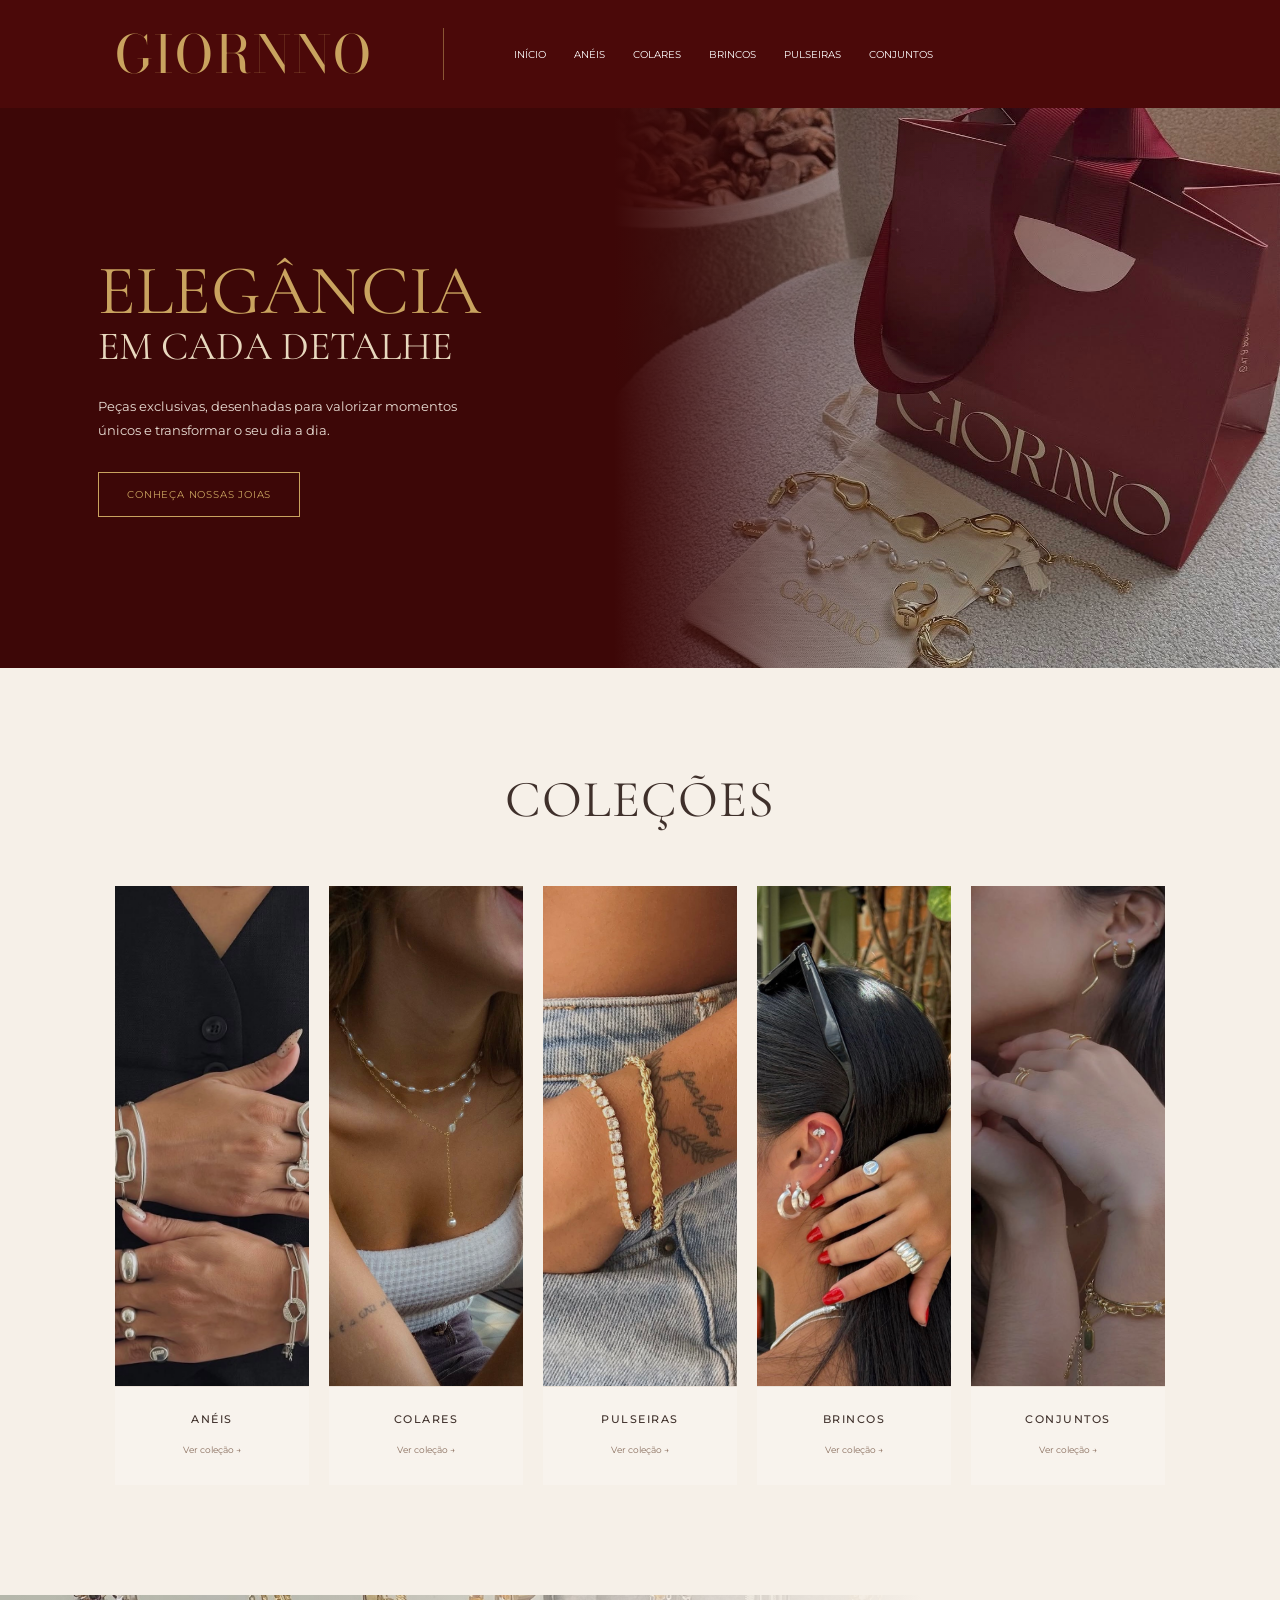
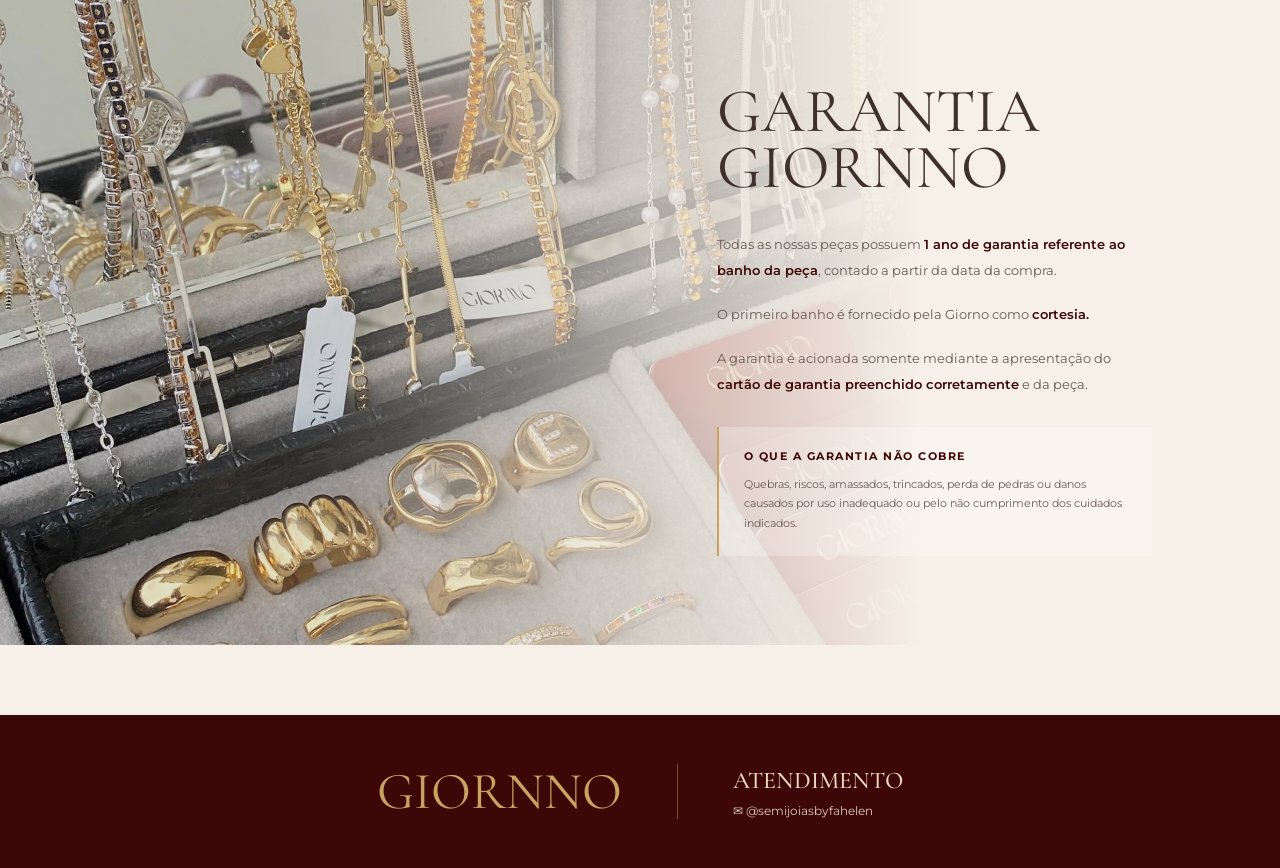
==== index.html @ 742bed9f "Add files via upload" ====
<!DOCTYPE html>
<html lang="pt-BR">

<head>

    <meta charset="UTF-8">

    <meta name="viewport" content="width=device-width, initial-scale=1.0">

    <title>GIORNNO</title>

    <link rel="stylesheet" href="css/style.css">

    <link rel="preconnect" href="https://fonts.googleapis.com">

    <link rel="preconnect" href="https://fonts.gstatic.com" crossorigin>

    <link
        href="https://fonts.googleapis.com/css2?family=Bodoni+Moda:opsz,wght@6..96,400;6..96,500&family=Cormorant+Garamond:wght@400;500;600&family=Montserrat:wght@300;400;500;600&display=swap"
        rel="stylesheet">

</head>


<body>

    <!-- HEADER -->

    <header>

        <a href="index.html" class="logo">
            <h1>GIORNNO</h1>
        </a>

        <nav>
            <a href="index.html">INÍCIO</a>
            <a href="produtos/aneis.html">ANÉIS</a>
            <a href="produtos/colares.html">COLARES</a>
            <a href="produtos/brincos.html">BRINCOS</a>
            <a href="produtos/pulseiras.html">PULSEIRAS</a>
            <a href="produtos/conjuntos.html">CONJUNTOS</a>
        </nav>

    </header>


    <!-- HERO -->

    <section class="hero">

        <div class="hero-content">

            <h2>ELEGÂNCIA</h2>

            <h3>EM CADA DETALHE</h3>

            <p>
                Peças exclusivas, desenhadas para valorizar
                momentos únicos e transformar o seu dia a dia.
            </p>

            <a href="#colecoes" class="btn">
                CONHEÇA NOSSAS JOIAS
            </a>

        </div>

        <div class="hero-image"></div>

    </section>


    <!-- COLEÇÕES -->

    <section class="collections" id="colecoes">

        <div class="section-header">

            <div class="section-title">
                <h2>COLEÇÕES</h2>
            </div>

        </div>


        <div class="collection-grid">


            <a href="produtos/aneis.html" class="collection-card">

                <img
                    src="img-tela_inicial/capa-anel.jpg"
                    alt="Anéis">

                <div class="collection-info">
                    <h3>ANÉIS</h3>
                    <span>Ver coleção →</span>
                </div>

            </a>


            <a href="produtos/colares.html" class="collection-card">

                <img
                    src="img-tela_inicial/capa-conjunto.jpg"
                    alt="Colares">

                <div class="collection-info">
                    <h3>COLARES</h3>
                    <span>Ver coleção →</span>
                </div>

            </a>


            <a href="produtos/pulseiras.html" class="collection-card">

                <img
                    src="img-tela_inicial/capa-pulseira.jpg"
                    alt="Pulseiras">

                <div class="collection-info">
                    <h3>PULSEIRAS</h3>
                    <span>Ver coleção →</span>
                </div>

            </a>


            <a href="produtos/brincos.html" class="collection-card">

                <img
                    src="img-tela_inicial/capa-brinco.jpg"
                    alt="Brincos">

                <div class="collection-info">
                    <h3>BRINCOS</h3>
                    <span>Ver coleção →</span>
                </div>

            </a>


            <a href="produtos/conjuntos.html" class="collection-card">

                <img
                    src="img-tela_inicial/capa-conjuntos.jpg"
                    alt="Conjuntos">

                <div class="collection-info">
                    <h3>CONJUNTOS</h3>
                    <span>Ver coleção →</span>
                </div>

            </a>

        </div>

    </section>


    <!-- =========================
         GARANTIA DESKTOP
    ========================== -->

    <section class="about about-desktop" id="garantia">

        <div class="about-content">

            <h2>GARANTIA<br>GIORNNO</h2>

            <p>
                Todas as nossas peças possuem
                <strong>1 ano de garantia referente ao banho da peça</strong>,
                contado a partir da data da compra.
            </p>

            <p>
                O primeiro banho é fornecido pela Giorno como
                <strong>cortesia.</strong>
            </p>

            <p>
                A garantia é acionada somente mediante a apresentação do
                <strong>cartão de garantia preenchido corretamente</strong>
                e da peça.
            </p>


            <div class="warranty-warning">

                <h4>O QUE A GARANTIA NÃO COBRE</h4>

                <p>
                    Quebras, riscos, amassados, trincados, perda de pedras
                    ou danos causados por uso inadequado ou pelo não
                    cumprimento dos cuidados indicados.
                </p>

            </div>

        </div>

    </section>


    <!-- =========================
         GARANTIA MOBILE
    ========================== -->

    <section class="warranty-mobile">

        <div class="mobile-warranty-overlay"></div>


        <div class="mobile-warranty-content">

            <div class="mobile-warranty-title">

                <h2>GARANTIA</h2>
                <h3>GIORNNO</h3>

            </div>


            <div class="carousel">

                <div class="carousel-track">


                    <!-- SLIDE 1 -->

                    <div class="carousel-slide active">

                        <span class="slide-number">01</span>

                        <h3>1 ANO DE GARANTIA</h3>

                        <p>
                            Todas as nossas peças possuem
                            <strong>1 ano de garantia referente ao banho da peça</strong>,
                            contado a partir da data da compra.
                        </p>

                    </div>


                    <!-- SLIDE 2 -->

                    <div class="carousel-slide">

                        <span class="slide-number">02</span>

                        <h3>CORTESIA</h3>

                        <p>
                            O primeiro banho é fornecido pela Giorno
                            como <strong>cortesia.</strong>
                        </p>

                    </div>


                    <!-- SLIDE 3 -->

                    <div class="carousel-slide">

                        <span class="slide-number">03</span>

                        <h3>COMO ACIONAR</h3>

                        <p>
                            A garantia é acionada somente mediante
                            a apresentação do
                            <strong>
                                cartão de garantia preenchido corretamente
                            </strong>
                            e da peça.
                        </p>

                    </div>


                    <!-- SLIDE 4 -->

                    <div class="carousel-slide warning-slide">

                        <span class="slide-number">04</span>

                        <h3>O QUE A GARANTIA NÃO COBRE</h3>

                        <p>
                            Quebras, riscos, amassados, trincados,
                            perda de pedras ou danos causados por
                            uso inadequado ou pelo não cumprimento
                            dos cuidados indicados.
                        </p>

                    </div>

                </div>


                <!-- CONTROLES -->

                <div class="carousel-controls">

                    <button class="carousel-btn prev" aria-label="Slide anterior">
                        ←
                    </button>


                    <div class="carousel-dots">

                        <button class="dot active" aria-label="Slide 1"></button>
                        <button class="dot" aria-label="Slide 2"></button>
                        <button class="dot" aria-label="Slide 3"></button>
                        <button class="dot" aria-label="Slide 4"></button>

                    </div>


                    <button class="carousel-btn next" aria-label="Próximo slide">
                        →
                    </button>

                </div>

            </div>

        </div>

    </section>


    <!-- FOOTER -->

    <footer>

        <div class="footer-content">

            <div class="footer-logo">
                <h2>GIORNNO</h2>
            </div>

            <div class="footer-divider"></div>

            <div class="contact">
                <h3>ATENDIMENTO</h3>
                <p>✉ @semijoiasbyfahelen</p>
            </div>

        </div>

    </footer>


    <script src="js/script.js"></script>

</body>

</html>
---- css/style.css ----
* {
    margin: 0;
    padding: 0;
    box-sizing: border-box;
}

:root {
    --vinho: #3d0707;
    --vinho-claro: #5c0e0e;
    --vinho-card: #4a211c;

    --dourado: #c9a35f;
    --dourado-claro: #e0c48f;

    --creme: #f6f0e8;
    --bege: #e8ddd1;

    --texto: #3f302b;
    --branco: #ffffff;
}

html {
    scroll-behavior: smooth;
}

body {
    font-family: "Montserrat", sans-serif;
    background: var(--creme);
    color: var(--texto);
}

a {
    text-decoration: none;
    color: inherit;
}


/* =========================
   HEADER
========================= */

header {
    background: #4b0909;
    display: flex;
    align-items: center;
    padding: 28px 9%;
    color: white;
}

.logo {
    padding-right: 70px;
    border-right: 1px solid rgba(201, 163, 95, 0.5);
}

.logo h1 {
    font-family: "Bodoni Moda", serif;
    font-size: 52px;
    font-weight: 400;
    letter-spacing: 2px;
    color: var(--dourado);
    line-height: 1;
}

nav {
    display: flex;
    align-items: center;
    gap: 28px;
    margin-left: 70px;
}

nav a {
    font-size: 10px;
    transition: 0.3s;
}

nav a:hover {
    color: var(--dourado);
}


/* =========================
   HERO DESKTOP
========================= */

.hero {
    min-height: 560px;
    display: grid;
    grid-template-columns: 48% 52%;
    background: var(--vinho);
    overflow: hidden;
}

.hero-content {
    padding: 70px 16%;
    display: flex;
    flex-direction: column;
    justify-content: center;
    color: white;
}

.hero-content h2 {
    font-family: "Cormorant Garamond", serif;
    font-size: 70px;
    font-weight: 400;
    color: var(--dourado);
    line-height: 0.9;
}

.hero-content h3 {
    font-family: "Cormorant Garamond", serif;
    font-size: 40px;
    font-weight: 400;
    color: #e8d8be;
    margin-bottom: 25px;
}

.hero-content p {
    font-size: 13px;
    line-height: 1.8;
    max-width: 360px;
    margin-bottom: 30px;
    color: #eaded5;
}

.hero-image {
    min-height: 560px;

    background-image:
        linear-gradient(
            90deg,
            #3d0707 0%,
            rgba(61, 7, 7, 0.85) 8%,
            rgba(61, 7, 7, 0.45) 25%,
            rgba(61, 7, 7, 0.15) 45%,
            rgba(61, 7, 7, 0) 65%
        ),
        url("../img-tela_inicial/capa-site.jpg");

    background-size: cover;
    background-position: center;
    background-repeat: no-repeat;
}


/* =========================
   BOTÕES
========================= */

.btn {
    width: fit-content;
    padding: 15px 28px;
    border: 1px solid var(--dourado);
    color: var(--dourado);
    font-size: 10px;
    letter-spacing: 0.8px;
    transition: 0.3s;
}

.btn:hover {
    background: var(--dourado);
    color: var(--vinho);
}


/* =========================
   COLEÇÕES
========================= */

.collections {
    padding: 100px 9% 110px;
    background: var(--creme);
}

.section-header {
    display: flex;
    justify-content: center;
    margin-bottom: 55px;
}

.section-title {
    text-align: center;
}

.section-title h2 {
    font-family: "Cormorant Garamond", serif;
    font-size: 52px;
    font-weight: 400;
    letter-spacing: 1px;
}

.collection-grid {
    display: grid;
    grid-template-columns: repeat(5, 1fr);
    gap: 20px;
    max-width: 2000px;
    margin: 0 auto;
}

.collection-card {
    overflow: hidden;
    transition: transform 0.3s ease, box-shadow 0.3s ease;
}

.collection-card img {
    width: 100%;
    height: 500px;
    object-fit: cover;
    display: block;
    transition: transform 0.6s ease;
}

.collection-card:hover {
    transform: translateY(-5px);
    box-shadow: 0 15px 40px rgba(60, 40, 30, 0.10);
}

.collection-card:hover img {
    transform: scale(1.03);
}

.collection-info {
    background: #f8f3ed;
    text-align: center;
    padding: 25px 15px 28px;
    border-top: 1px solid rgba(139, 100, 70, 0.12);
}

.collection-info h3 {
    font-size: 11px;
    font-weight: 500;
    letter-spacing: 1.5px;
    margin-bottom: 12px;
}

.collection-info span {
    font-size: 9px;
    color: #8b7060;
}


/* =========================
   GARANTIA DESKTOP
========================= */

.about-desktop {
    min-height: 650px;

    display: flex;
    align-items: center;

    margin-bottom: 70px;

    background-color: var(--creme);

    background-image:
        linear-gradient(
            90deg,
            rgba(246, 240, 232, 0) 0%,
            rgba(246, 240, 232, 0.15) 25%,
            rgba(246, 240, 232, 0.70) 52%,
            var(--creme) 72%,
            var(--creme) 100%
        ),
        url("../img-tela_inicial/foto-garantia.jpg");

    background-size: cover;
    background-position: center;
    background-repeat: no-repeat;
}

.about-desktop .about-content {
    width: 50%;
    margin-left: auto;
    padding: 80px 10% 80px 6%;
}

.about-desktop h2 {
    font-family: "Cormorant Garamond", serif;
    font-size: 62px;
    font-weight: 400;
    line-height: 0.9;
    color: var(--texto);
    margin-bottom: 35px;
}

.about-desktop p {
    max-width: 500px;
    font-size: 13px;
    line-height: 2;
    color: #675b55;
    margin-bottom: 18px;
}

.about-desktop strong {
    color: var(--vinho);
    font-weight: 600;
}

.warranty-warning {
    margin-top: 30px;
    padding: 22px 25px;
    border-left: 2px solid var(--dourado);
    background: rgba(255, 255, 255, 0.25);
}

.warranty-warning h4 {
    font-size: 11px;
    letter-spacing: 1.5px;
    color: var(--vinho);
    margin-bottom: 12px;
}

.warranty-warning p {
    margin-bottom: 0;
    font-size: 11px;
    line-height: 1.8;
}


/* =========================
   GARANTIA MOBILE
========================= */

.warranty-mobile {
    display: none;
}


/* =========================
   FOOTER
========================= */

footer {
    background: var(--vinho);
    color: white;
    padding: 45px 10%;
}

.footer-content {
    max-width: 1000px;
    margin: 0 auto;

    display: flex;
    align-items: center;
    justify-content: center;

    gap: 55px;
}

.footer-logo h2 {
    font-family: "Cormorant Garamond", serif;
    color: var(--dourado);
    font-size: 52px;
    font-weight: 400;
}

.footer-divider {
    width: 1px;
    height: 55px;
    background: rgba(201, 163, 95, 0.45);
}

.contact {
    display: flex;
    flex-direction: column;
    gap: 8px;
}

.contact h3 {
    font-family: "Cormorant Garamond", serif;
    color: #ead8c0;
    font-size: 24px;
    font-weight: 500;
}

.contact p {
    color: #d9c7c0;
    font-size: 12px;
}


/* =========================
   TABLET
========================= */

@media (max-width: 1024px) {

    header {
        padding: 22px 5%;
    }

    .logo {
        padding-right: 35px;
    }

    nav {
        margin-left: 35px;
        gap: 18px;
    }

    .collection-grid {
        grid-template-columns: repeat(3, 1fr);
    }

    .collection-card img {
        height: 300px;
    }

    .about-desktop .about-content {
        width: 55%;
    }

    .about-desktop h2 {
        font-size: 54px;
    }
}


/* =========================
   MOBILE
========================= */

@media (max-width: 768px) {

    /* HEADER */

    header {
        flex-direction: column;
        padding: 25px 5%;
        gap: 20px;
    }

    .logo {
        padding-right: 0;
        border-right: none;
    }

    nav {
        margin-left: 0;
        flex-wrap: wrap;
        justify-content: center;
        gap: 15px 20px;
    }


    /* =========================
       HERO MOBILE
       FOTO NO FUNDO + TEXTO
    ========================= */

    .hero {
        position: relative;

        display: flex;
        align-items: center;
        justify-content: center;

        min-height: 620px;

        background-image:
            linear-gradient(
                180deg,
                rgba(61, 7, 7, 0.78) 0%,
                rgba(61, 7, 7, 0.68) 50%,
                rgba(61, 7, 7, 0.82) 100%
            ),
            url("../img-tela_inicial/capa-site.jpg");

        background-size: cover;
        background-position: center;
        background-repeat: no-repeat;

        overflow: hidden;
    }


    /* ESCONDE A SEGUNDA METADE DA IMAGEM */

    .hero-image {
        display: none;
    }


    /* TEXTO SOBRE A FOTO */

    .hero-content {
        position: relative;
        z-index: 2;

        width: 100%;
        min-height: 620px;

        padding: 70px 10%;

        display: flex;
        flex-direction: column;

        align-items: center;
        justify-content: center;

        text-align: center;
    }

    .hero-content h2 {
        font-size: 58px;
    }

    .hero-content h3 {
        font-size: 32px;
        margin-bottom: 30px;
    }

    .hero-content p {
        max-width: 320px;
        font-size: 12px;
        line-height: 1.9;
        margin-bottom: 32px;
    }


    /* COLEÇÕES */

    .collections {
        padding: 70px 8%;
    }

    .collection-grid {
        grid-template-columns: repeat(2, 1fr);
        gap: 15px;
    }

    .collection-card img {
        height: 260px;
    }


    /* GARANTIA DESKTOP */

    .about-desktop {
        display: none;
    }


    /* GARANTIA MOBILE */

    .warranty-mobile {
        display: flex;

        position: relative;

        min-height: 680px;

        align-items: center;
        justify-content: center;

        overflow: hidden;

        background-image:
            url("../img-tela_inicial/foto-garantia.jpg");

        background-size: cover;
        background-position: center;
        background-repeat: no-repeat;
    }

    .mobile-warranty-overlay {
        position: absolute;
        inset: 0;

        background:
            linear-gradient(
                180deg,
                rgba(61, 7, 7, 0.78) 0%,
                rgba(61, 7, 7, 0.88) 100%
            );

        z-index: 1;
    }

    .mobile-warranty-content {
        position: relative;
        z-index: 2;

        width: 100%;
        padding: 55px 9%;

        color: white;
        text-align: center;
    }


    /* TÍTULO GARANTIA */

    .mobile-warranty-title {
        margin-bottom: 45px;
    }

    .mobile-warranty-title h2,
    .mobile-warranty-title h3 {
        font-family: "Cormorant Garamond", serif;
        font-weight: 400;
        line-height: 0.9;
    }

    .mobile-warranty-title h2 {
        font-size: 55px;
        color: var(--dourado);
    }

    .mobile-warranty-title h3 {
        font-size: 45px;
        color: #f1dfc7;
    }


    /* CARROSSEL */

    .carousel {
        width: 100%;
        overflow: hidden;
    }

    .carousel-track {
        display: flex;
        width: 400%;
        transition: transform 0.5s ease;
    }

    .carousel-slide {
        width: 25%;
        flex-shrink: 0;

        min-height: 270px;

        padding: 10px 20px;

        display: flex;
        flex-direction: column;

        align-items: center;
        justify-content: center;
    }

    .slide-number {
        font-family: "Cormorant Garamond", serif;

        font-size: 20px;
        color: var(--dourado);

        letter-spacing: 3px;
        margin-bottom: 18px;
    }

    .carousel-slide h3 {
        font-size: 11px;

        font-weight: 500;
        letter-spacing: 2px;

        color: var(--dourado);

        margin-bottom: 25px;
    }

    .carousel-slide p {
        max-width: 310px;

        font-size: 13px;
        line-height: 2;

        color: #f3e7df;
    }

    .carousel-slide strong {
        color: var(--dourado-claro);
        font-weight: 600;
    }

    .warning-slide h3 {
        color: #f0c979;
    }


    /* CONTROLES */

    .carousel-controls {
        display: flex;

        align-items: center;
        justify-content: center;

        gap: 20px;
        margin-top: 20px;
    }

    .carousel-btn {
        background: transparent;
        border: none;

        color: var(--dourado);

        font-size: 24px;
        cursor: pointer;

        padding: 8px;
    }

    .carousel-dots {
        display: flex;
        gap: 10px;
    }

    .dot {
        width: 7px;
        height: 7px;

        border-radius: 50%;

        border: 1px solid var(--dourado);

        background: transparent;

        padding: 0;
        cursor: pointer;

        transition: 0.3s;
    }

    .dot.active {
        background: var(--dourado);
        transform: scale(1.3);
    }


    /* FOOTER */

    .footer-content {
        flex-direction: column;
        gap: 25px;
        text-align: center;
    }

    .footer-divider {
        width: 70px;
        height: 1px;
    }
}


/* =========================
   MOBILE PEQUENO
========================= */

@media (max-width: 480px) {

    nav {
        gap: 12px 15px;
    }

    nav a {
        font-size: 8px;
    }


    /* HERO */

    .hero {
        min-height: 590px;

        background-position: center;
    }

    .hero-content {
        min-height: 590px;
        padding: 60px 8%;
    }

    .hero-content h2 {
        font-size: 48px;
    }

    .hero-content h3 {
        font-size: 28px;
    }

    .hero-content p {
        max-width: 290px;
        font-size: 11px;
    }


    /* COLEÇÕES */

    .collection-grid {
        grid-template-columns: 1fr;
    }

    .collection-card img {
        height: 380px;
    }


    /* GARANTIA */

    .warranty-mobile {
        min-height: 650px;
    }

    .mobile-warranty-content {
        padding: 50px 7%;
    }

    .mobile-warranty-title {
        margin-bottom: 35px;
    }

    .mobile-warranty-title h2 {
        font-size: 48px;
    }

    .mobile-warranty-title h3 {
        font-size: 38px;
    }

    .carousel-slide {
        min-height: 250px;
        padding: 10px 15px;
    }

    .carousel-slide h3 {
        font-size: 10px;
    }

    .carousel-slide p {
        font-size: 12px;
    }
}
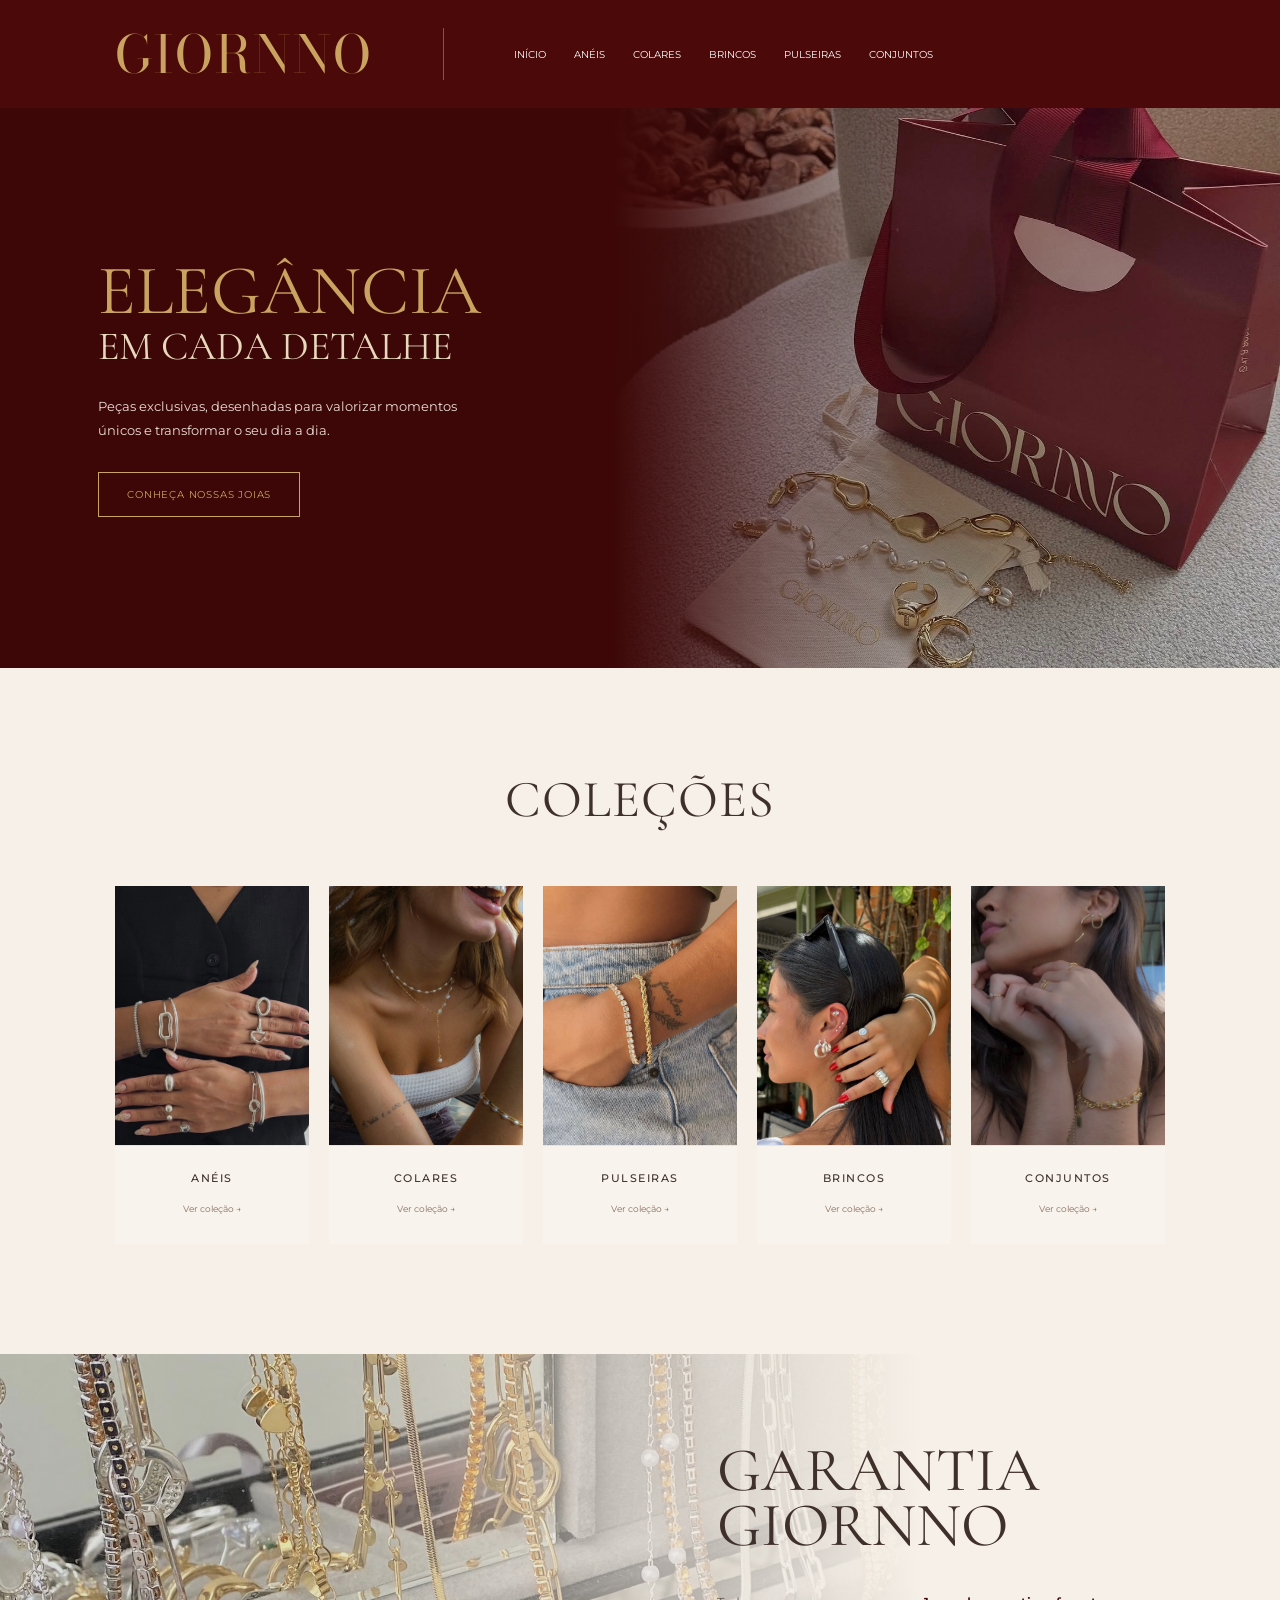
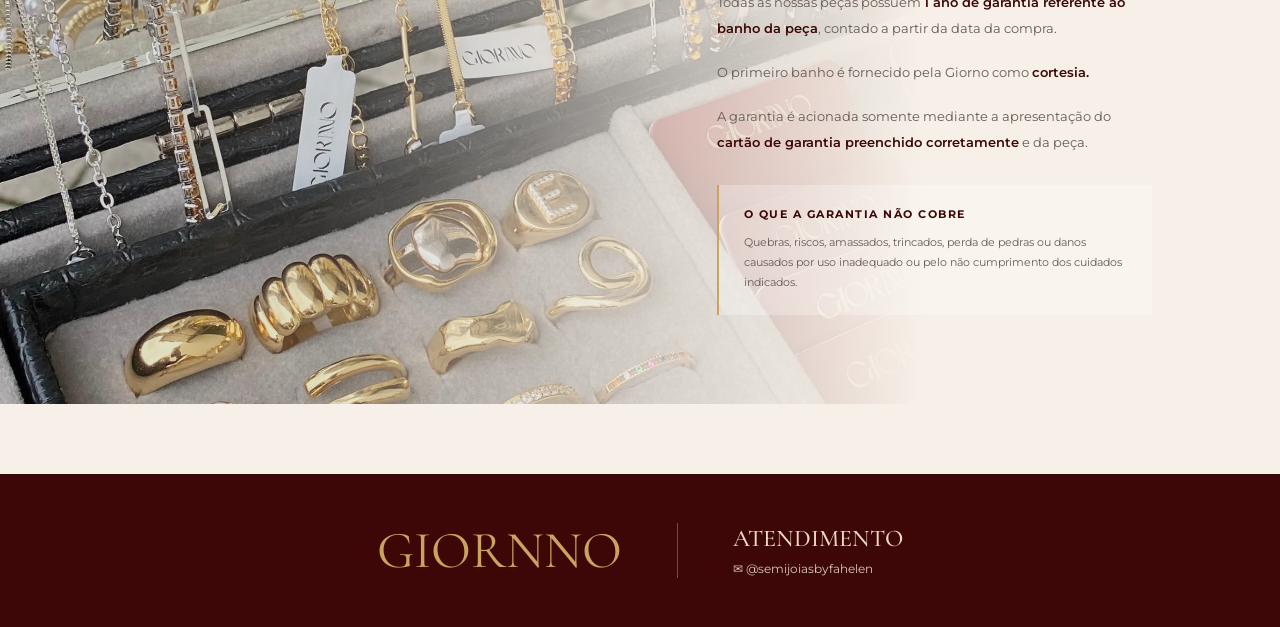
==== commit f855639b: "Primeira versão do site Giornno" ====
--- a/index.html
+++ b/index.html
@@ -1,363 +1,369 @@
-<!DOCTYPE html>
-<html lang="pt-BR">
-
-<head>
-
-    <meta charset="UTF-8">
-
-    <meta name="viewport" content="width=device-width, initial-scale=1.0">
-
-    <title>GIORNNO</title>
-
-    <link rel="stylesheet" href="css/style.css">
-
-    <link rel="preconnect" href="https://fonts.googleapis.com">
-
-    <link rel="preconnect" href="https://fonts.gstatic.com" crossorigin>
-
-    <link
-        href="https://fonts.googleapis.com/css2?family=Bodoni+Moda:opsz,wght@6..96,400;6..96,500&family=Cormorant+Garamond:wght@400;500;600&family=Montserrat:wght@300;400;500;600&display=swap"
-        rel="stylesheet">
-
-</head>
-
-
-<body>
-
-    <!-- HEADER -->
-
-    <header>
-
-        <a href="index.html" class="logo">
-            <h1>GIORNNO</h1>
-        </a>
-
-        <nav>
-            <a href="index.html">INÍCIO</a>
-            <a href="produtos/aneis.html">ANÉIS</a>
-            <a href="produtos/colares.html">COLARES</a>
-            <a href="produtos/brincos.html">BRINCOS</a>
-            <a href="produtos/pulseiras.html">PULSEIRAS</a>
-            <a href="produtos/conjuntos.html">CONJUNTOS</a>
-        </nav>
-
-    </header>
-
-
-    <!-- HERO -->
-
-    <section class="hero">
-
-        <div class="hero-content">
-
-            <h2>ELEGÂNCIA</h2>
-
-            <h3>EM CADA DETALHE</h3>
-
-            <p>
-                Peças exclusivas, desenhadas para valorizar
-                momentos únicos e transformar o seu dia a dia.
-            </p>
-
-            <a href="#colecoes" class="btn">
-                CONHEÇA NOSSAS JOIAS
-            </a>
-
-        </div>
-
-        <div class="hero-image"></div>
-
-    </section>
-
-
-    <!-- COLEÇÕES -->
-
-    <section class="collections" id="colecoes">
-
-        <div class="section-header">
-
-            <div class="section-title">
-                <h2>COLEÇÕES</h2>
-            </div>
-
-        </div>
-
-
-        <div class="collection-grid">
-
-
-            <a href="produtos/aneis.html" class="collection-card">
-
-                <img
-                    src="img-tela_inicial/capa-anel.jpg"
-                    alt="Anéis">
-
-                <div class="collection-info">
-                    <h3>ANÉIS</h3>
-                    <span>Ver coleção →</span>
-                </div>
-
-            </a>
-
-
-            <a href="produtos/colares.html" class="collection-card">
-
-                <img
-                    src="img-tela_inicial/capa-conjunto.jpg"
-                    alt="Colares">
-
-                <div class="collection-info">
-                    <h3>COLARES</h3>
-                    <span>Ver coleção →</span>
-                </div>
-
-            </a>
-
-
-            <a href="produtos/pulseiras.html" class="collection-card">
-
-                <img
-                    src="img-tela_inicial/capa-pulseira.jpg"
-                    alt="Pulseiras">
-
-                <div class="collection-info">
-                    <h3>PULSEIRAS</h3>
-                    <span>Ver coleção →</span>
-                </div>
-
-            </a>
-
-
-            <a href="produtos/brincos.html" class="collection-card">
-
-                <img
-                    src="img-tela_inicial/capa-brinco.jpg"
-                    alt="Brincos">
-
-                <div class="collection-info">
-                    <h3>BRINCOS</h3>
-                    <span>Ver coleção →</span>
-                </div>
-
-            </a>
-
-
-            <a href="produtos/conjuntos.html" class="collection-card">
-
-                <img
-                    src="img-tela_inicial/capa-conjuntos.jpg"
-                    alt="Conjuntos">
-
-                <div class="collection-info">
-                    <h3>CONJUNTOS</h3>
-                    <span>Ver coleção →</span>
-                </div>
-
-            </a>
-
-        </div>
-
-    </section>
-
-
-    <!-- =========================
-         GARANTIA DESKTOP
-    ========================== -->
-
-    <section class="about about-desktop" id="garantia">
-
-        <div class="about-content">
-
-            <h2>GARANTIA<br>GIORNNO</h2>
-
-            <p>
-                Todas as nossas peças possuem
-                <strong>1 ano de garantia referente ao banho da peça</strong>,
-                contado a partir da data da compra.
-            </p>
-
-            <p>
-                O primeiro banho é fornecido pela Giorno como
-                <strong>cortesia.</strong>
-            </p>
-
-            <p>
-                A garantia é acionada somente mediante a apresentação do
-                <strong>cartão de garantia preenchido corretamente</strong>
-                e da peça.
-            </p>
-
-
-            <div class="warranty-warning">
-
-                <h4>O QUE A GARANTIA NÃO COBRE</h4>
-
-                <p>
-                    Quebras, riscos, amassados, trincados, perda de pedras
-                    ou danos causados por uso inadequado ou pelo não
-                    cumprimento dos cuidados indicados.
-                </p>
-
-            </div>
-
-        </div>
-
-    </section>
-
-
-    <!-- =========================
-         GARANTIA MOBILE
-    ========================== -->
-
-    <section class="warranty-mobile">
-
-        <div class="mobile-warranty-overlay"></div>
-
-
-        <div class="mobile-warranty-content">
-
-            <div class="mobile-warranty-title">
-
-                <h2>GARANTIA</h2>
-                <h3>GIORNNO</h3>
-
-            </div>
-
-
-            <div class="carousel">
-
-                <div class="carousel-track">
-
-
-                    <!-- SLIDE 1 -->
-
-                    <div class="carousel-slide active">
-
-                        <span class="slide-number">01</span>
-
-                        <h3>1 ANO DE GARANTIA</h3>
-
-                        <p>
-                            Todas as nossas peças possuem
-                            <strong>1 ano de garantia referente ao banho da peça</strong>,
-                            contado a partir da data da compra.
-                        </p>
-
-                    </div>
-
-
-                    <!-- SLIDE 2 -->
-
-                    <div class="carousel-slide">
-
-                        <span class="slide-number">02</span>
-
-                        <h3>CORTESIA</h3>
-
-                        <p>
-                            O primeiro banho é fornecido pela Giorno
-                            como <strong>cortesia.</strong>
-                        </p>
-
-                    </div>
-
-
-                    <!-- SLIDE 3 -->
-
-                    <div class="carousel-slide">
-
-                        <span class="slide-number">03</span>
-
-                        <h3>COMO ACIONAR</h3>
-
-                        <p>
-                            A garantia é acionada somente mediante
-                            a apresentação do
-                            <strong>
-                                cartão de garantia preenchido corretamente
-                            </strong>
-                            e da peça.
-                        </p>
-
-                    </div>
-
-
-                    <!-- SLIDE 4 -->
-
-                    <div class="carousel-slide warning-slide">
-
-                        <span class="slide-number">04</span>
-
-                        <h3>O QUE A GARANTIA NÃO COBRE</h3>
-
-                        <p>
-                            Quebras, riscos, amassados, trincados,
-                            perda de pedras ou danos causados por
-                            uso inadequado ou pelo não cumprimento
-                            dos cuidados indicados.
-                        </p>
-
-                    </div>
-
-                </div>
-
-
-                <!-- CONTROLES -->
-
-                <div class="carousel-controls">
-
-                    <button class="carousel-btn prev" aria-label="Slide anterior">
-                        ←
-                    </button>
-
-
-                    <div class="carousel-dots">
-
-                        <button class="dot active" aria-label="Slide 1"></button>
-                        <button class="dot" aria-label="Slide 2"></button>
-                        <button class="dot" aria-label="Slide 3"></button>
-                        <button class="dot" aria-label="Slide 4"></button>
-
-                    </div>
-
-
-                    <button class="carousel-btn next" aria-label="Próximo slide">
-                        →
-                    </button>
-
-                </div>
-
-            </div>
-
-        </div>
-
-    </section>
-
-
-    <!-- FOOTER -->
-
-    <footer>
-
-        <div class="footer-content">
-
-            <div class="footer-logo">
-                <h2>GIORNNO</h2>
-            </div>
-
-            <div class="footer-divider"></div>
-
-            <div class="contact">
-                <h3>ATENDIMENTO</h3>
-                <p>✉ @semijoiasbyfahelen</p>
-            </div>
-
-        </div>
-
-    </footer>
-
-
-    <script src="js/script.js"></script>
-
-</body>
-
+<!DOCTYPE html>
+<html lang="pt-BR">
+
+<head>
+
+    <meta charset="UTF-8">
+
+    <meta name="viewport" content="width=device-width, initial-scale=1.0">
+
+    <title>GIORNNO</title>
+
+    <link rel="stylesheet" href="css/style.css">
+
+    <link rel="preconnect" href="https://fonts.googleapis.com">
+
+    <link rel="preconnect" href="https://fonts.gstatic.com" crossorigin>
+
+    <link
+        href="https://fonts.googleapis.com/css2?family=Bodoni+Moda:opsz,wght@6..96,400;6..96,500&family=Cormorant+Garamond:wght@400;500;600&family=Montserrat:wght@300;400;500;600&display=swap"
+        rel="stylesheet">
+
+</head>
+
+
+<body>
+
+    <!-- HEADER -->
+
+    <header>
+
+        <a href="index.html" class="logo">
+            <h1>GIORNNO</h1>
+        </a>
+
+        <nav>
+            <a href="index.html">INÍCIO</a>
+            <a href="produtos/aneis.html">ANÉIS</a>
+            <a href="produtos/colares.html">COLARES</a>
+            <a href="produtos/brincos.html">BRINCOS</a>
+            <a href="produtos/pulseiras.html">PULSEIRAS</a>
+            <a href="produtos/conjuntos.html">CONJUNTOS</a>
+        </nav>
+
+    </header>
+
+
+    <!-- HERO -->
+
+    <section class="hero">
+
+        <div class="hero-content">
+
+            <h2>ELEGÂNCIA</h2>
+
+            <h3>EM CADA DETALHE</h3>
+
+            <p>
+                Peças exclusivas, desenhadas para valorizar
+                momentos únicos e transformar o seu dia a dia.
+            </p>
+
+            <a href="#colecoes" class="btn">
+                CONHEÇA NOSSAS JOIAS
+            </a>
+
+        </div>
+
+        <div class="hero-image"></div>
+
+    </section>
+
+
+    <!-- COLEÇÕES -->
+
+    <section class="collections" id="colecoes">
+
+        <div class="section-header">
+
+            <div class="section-title">
+                <h2>COLEÇÕES</h2>
+            </div>
+
+        </div>
+
+
+        <div class="collection-grid">
+
+
+            <!-- ANÉIS -->
+
+            <a href="produtos/aneis.html" class="collection-card">
+
+                <div class="collection-image">
+                    <img
+                        src="img-tela_inicial/capa-anel.jpg"
+                        alt="Anéis">
+                </div>
+
+                <div class="collection-info">
+                    <h3>ANÉIS</h3>
+                    <span>Ver coleção →</span>
+                </div>
+
+            </a>
+
+
+            <!-- COLARES -->
+
+            <a href="produtos/colares.html" class="collection-card">
+
+                <div class="collection-image">
+                    <img
+                        src="img-tela_inicial/capa-conjunto.jpg"
+                        alt="Colares">
+                </div>
+
+                <div class="collection-info">
+                    <h3>COLARES</h3>
+                    <span>Ver coleção →</span>
+                </div>
+
+            </a>
+
+
+            <!-- PULSEIRAS -->
+
+            <a href="produtos/pulseiras.html" class="collection-card">
+
+                <div class="collection-image">
+                    <img
+                        src="img-tela_inicial/capa-pulseira.jpg"
+                        alt="Pulseiras">
+                </div>
+
+                <div class="collection-info">
+                    <h3>PULSEIRAS</h3>
+                    <span>Ver coleção →</span>
+                </div>
+
+            </a>
+
+
+            <!-- BRINCOS -->
+
+            <a href="produtos/brincos.html" class="collection-card">
+
+                <div class="collection-image">
+                    <img
+                        src="img-tela_inicial/capa-brinco.jpg"
+                        alt="Brincos">
+                </div>
+
+                <div class="collection-info">
+                    <h3>BRINCOS</h3>
+                    <span>Ver coleção →</span>
+                </div>
+
+            </a>
+
+
+            <!-- CONJUNTOS -->
+
+            <a href="produtos/conjuntos.html" class="collection-card">
+
+                <div class="collection-image">
+                    <img
+                        src="img-tela_inicial/capa-conjuntos.jpg"
+                        alt="Conjuntos">
+                </div>
+
+                <div class="collection-info">
+                    <h3>CONJUNTOS</h3>
+                    <span>Ver coleção →</span>
+                </div>
+
+            </a>
+
+        </div>
+
+    </section>
+
+
+    <!-- GARANTIA DESKTOP -->
+
+    <section class="about about-desktop" id="garantia">
+
+        <div class="about-content">
+
+            <h2>GARANTIA<br>GIORNNO</h2>
+
+            <p>
+                Todas as nossas peças possuem
+                <strong>1 ano de garantia referente ao banho da peça</strong>,
+                contado a partir da data da compra.
+            </p>
+
+            <p>
+                O primeiro banho é fornecido pela Giorno como
+                <strong>cortesia.</strong>
+            </p>
+
+            <p>
+                A garantia é acionada somente mediante a apresentação do
+                <strong>cartão de garantia preenchido corretamente</strong>
+                e da peça.
+            </p>
+
+
+            <div class="warranty-warning">
+
+                <h4>O QUE A GARANTIA NÃO COBRE</h4>
+
+                <p>
+                    Quebras, riscos, amassados, trincados, perda de pedras
+                    ou danos causados por uso inadequado ou pelo não
+                    cumprimento dos cuidados indicados.
+                </p>
+
+            </div>
+
+        </div>
+
+    </section>
+
+
+    <!-- GARANTIA MOBILE -->
+
+    <section class="warranty-mobile">
+
+        <div class="mobile-warranty-overlay"></div>
+
+
+        <div class="mobile-warranty-content">
+
+            <div class="mobile-warranty-title">
+
+                <h2>GARANTIA</h2>
+                <h3>GIORNNO</h3>
+
+            </div>
+
+
+            <div class="carousel">
+
+                <div class="carousel-track">
+
+
+                    <div class="carousel-slide active">
+
+                        <span class="slide-number">01</span>
+
+                        <h3>1 ANO DE GARANTIA</h3>
+
+                        <p>
+                            Todas as nossas peças possuem
+                            <strong>1 ano de garantia referente ao banho da peça</strong>,
+                            contado a partir da data da compra.
+                        </p>
+
+                    </div>
+
+
+                    <div class="carousel-slide">
+
+                        <span class="slide-number">02</span>
+
+                        <h3>CORTESIA</h3>
+
+                        <p>
+                            O primeiro banho é fornecido pela Giorno
+                            como <strong>cortesia.</strong>
+                        </p>
+
+                    </div>
+
+
+                    <div class="carousel-slide">
+
+                        <span class="slide-number">03</span>
+
+                        <h3>COMO ACIONAR</h3>
+
+                        <p>
+                            A garantia é acionada somente mediante
+                            a apresentação do
+                            <strong>
+                                cartão de garantia preenchido corretamente
+                            </strong>
+                            e da peça.
+                        </p>
+
+                    </div>
+
+
+                    <div class="carousel-slide warning-slide">
+
+                        <span class="slide-number">04</span>
+
+                        <h3>O QUE A GARANTIA NÃO COBRE</h3>
+
+                        <p>
+                            Quebras, riscos, amassados, trincados,
+                            perda de pedras ou danos causados por
+                            uso inadequado ou pelo não cumprimento
+                            dos cuidados indicados.
+                        </p>
+
+                    </div>
+
+                </div>
+
+
+                <div class="carousel-controls">
+
+                    <button class="carousel-btn prev" aria-label="Slide anterior">
+                        ←
+                    </button>
+
+
+                    <div class="carousel-dots">
+
+                        <button class="dot active" aria-label="Slide 1"></button>
+                        <button class="dot" aria-label="Slide 2"></button>
+                        <button class="dot" aria-label="Slide 3"></button>
+                        <button class="dot" aria-label="Slide 4"></button>
+
+                    </div>
+
+
+                    <button class="carousel-btn next" aria-label="Próximo slide">
+                        →
+                    </button>
+
+                </div>
+
+            </div>
+
+        </div>
+
+    </section>
+
+
+    <!-- FOOTER -->
+
+    <footer>
+
+        <div class="footer-content">
+
+            <div class="footer-logo">
+                <h2>GIORNNO</h2>
+            </div>
+
+            <div class="footer-divider"></div>
+
+            <div class="contact">
+                <h3>ATENDIMENTO</h3>
+                <p>✉ @semijoiasbyfahelen</p>
+            </div>
+
+        </div>
+
+    </footer>
+
+
+    <script src="js/script.js"></script>
+
+</body>
+
 </html>
--- a/css/style.css
+++ b/css/style.css
@@ -1,837 +1,1158 @@
-* {
-    margin: 0;
-    padding: 0;
-    box-sizing: border-box;
-}
-
-:root {
-    --vinho: #3d0707;
-    --vinho-claro: #5c0e0e;
-    --vinho-card: #4a211c;
-
-    --dourado: #c9a35f;
-    --dourado-claro: #e0c48f;
-
-    --creme: #f6f0e8;
-    --bege: #e8ddd1;
-
-    --texto: #3f302b;
-    --branco: #ffffff;
-}
-
-html {
-    scroll-behavior: smooth;
-}
-
-body {
-    font-family: "Montserrat", sans-serif;
-    background: var(--creme);
-    color: var(--texto);
-}
-
-a {
-    text-decoration: none;
-    color: inherit;
-}
-
-
-/* =========================
-   HEADER
-========================= */
-
-header {
-    background: #4b0909;
-    display: flex;
-    align-items: center;
-    padding: 28px 9%;
-    color: white;
-}
-
-.logo {
-    padding-right: 70px;
-    border-right: 1px solid rgba(201, 163, 95, 0.5);
-}
-
-.logo h1 {
-    font-family: "Bodoni Moda", serif;
-    font-size: 52px;
-    font-weight: 400;
-    letter-spacing: 2px;
-    color: var(--dourado);
-    line-height: 1;
-}
-
-nav {
-    display: flex;
-    align-items: center;
-    gap: 28px;
-    margin-left: 70px;
-}
-
-nav a {
-    font-size: 10px;
-    transition: 0.3s;
-}
-
-nav a:hover {
-    color: var(--dourado);
-}
-
-
-/* =========================
-   HERO DESKTOP
-========================= */
-
-.hero {
-    min-height: 560px;
-    display: grid;
-    grid-template-columns: 48% 52%;
-    background: var(--vinho);
-    overflow: hidden;
-}
-
-.hero-content {
-    padding: 70px 16%;
-    display: flex;
-    flex-direction: column;
-    justify-content: center;
-    color: white;
-}
-
-.hero-content h2 {
-    font-family: "Cormorant Garamond", serif;
-    font-size: 70px;
-    font-weight: 400;
-    color: var(--dourado);
-    line-height: 0.9;
-}
-
-.hero-content h3 {
-    font-family: "Cormorant Garamond", serif;
-    font-size: 40px;
-    font-weight: 400;
-    color: #e8d8be;
-    margin-bottom: 25px;
-}
-
-.hero-content p {
-    font-size: 13px;
-    line-height: 1.8;
-    max-width: 360px;
-    margin-bottom: 30px;
-    color: #eaded5;
-}
-
-.hero-image {
-    min-height: 560px;
-
-    background-image:
-        linear-gradient(
-            90deg,
-            #3d0707 0%,
-            rgba(61, 7, 7, 0.85) 8%,
-            rgba(61, 7, 7, 0.45) 25%,
-            rgba(61, 7, 7, 0.15) 45%,
-            rgba(61, 7, 7, 0) 65%
-        ),
-        url("../img-tela_inicial/capa-site.jpg");
-
-    background-size: cover;
-    background-position: center;
-    background-repeat: no-repeat;
-}
-
-
-/* =========================
-   BOTÕES
-========================= */
-
-.btn {
-    width: fit-content;
-    padding: 15px 28px;
-    border: 1px solid var(--dourado);
-    color: var(--dourado);
-    font-size: 10px;
-    letter-spacing: 0.8px;
-    transition: 0.3s;
-}
-
-.btn:hover {
-    background: var(--dourado);
-    color: var(--vinho);
-}
-
-
-/* =========================
-   COLEÇÕES
-========================= */
-
-.collections {
-    padding: 100px 9% 110px;
-    background: var(--creme);
-}
-
-.section-header {
-    display: flex;
-    justify-content: center;
-    margin-bottom: 55px;
-}
-
-.section-title {
-    text-align: center;
-}
-
-.section-title h2 {
-    font-family: "Cormorant Garamond", serif;
-    font-size: 52px;
-    font-weight: 400;
-    letter-spacing: 1px;
-}
-
-.collection-grid {
-    display: grid;
-    grid-template-columns: repeat(5, 1fr);
-    gap: 20px;
-    max-width: 2000px;
-    margin: 0 auto;
-}
-
-.collection-card {
-    overflow: hidden;
-    transition: transform 0.3s ease, box-shadow 0.3s ease;
-}
-
-.collection-card img {
-    width: 100%;
-    height: 500px;
-    object-fit: cover;
-    display: block;
-    transition: transform 0.6s ease;
-}
-
-.collection-card:hover {
-    transform: translateY(-5px);
-    box-shadow: 0 15px 40px rgba(60, 40, 30, 0.10);
-}
-
-.collection-card:hover img {
-    transform: scale(1.03);
-}
-
-.collection-info {
-    background: #f8f3ed;
-    text-align: center;
-    padding: 25px 15px 28px;
-    border-top: 1px solid rgba(139, 100, 70, 0.12);
-}
-
-.collection-info h3 {
-    font-size: 11px;
-    font-weight: 500;
-    letter-spacing: 1.5px;
-    margin-bottom: 12px;
-}
-
-.collection-info span {
-    font-size: 9px;
-    color: #8b7060;
-}
-
-
-/* =========================
-   GARANTIA DESKTOP
-========================= */
-
-.about-desktop {
-    min-height: 650px;
-
-    display: flex;
-    align-items: center;
-
-    margin-bottom: 70px;
-
-    background-color: var(--creme);
-
-    background-image:
-        linear-gradient(
-            90deg,
-            rgba(246, 240, 232, 0) 0%,
-            rgba(246, 240, 232, 0.15) 25%,
-            rgba(246, 240, 232, 0.70) 52%,
-            var(--creme) 72%,
-            var(--creme) 100%
-        ),
-        url("../img-tela_inicial/foto-garantia.jpg");
-
-    background-size: cover;
-    background-position: center;
-    background-repeat: no-repeat;
-}
-
-.about-desktop .about-content {
-    width: 50%;
-    margin-left: auto;
-    padding: 80px 10% 80px 6%;
-}
-
-.about-desktop h2 {
-    font-family: "Cormorant Garamond", serif;
-    font-size: 62px;
-    font-weight: 400;
-    line-height: 0.9;
-    color: var(--texto);
-    margin-bottom: 35px;
-}
-
-.about-desktop p {
-    max-width: 500px;
-    font-size: 13px;
-    line-height: 2;
-    color: #675b55;
-    margin-bottom: 18px;
-}
-
-.about-desktop strong {
-    color: var(--vinho);
-    font-weight: 600;
-}
-
-.warranty-warning {
-    margin-top: 30px;
-    padding: 22px 25px;
-    border-left: 2px solid var(--dourado);
-    background: rgba(255, 255, 255, 0.25);
-}
-
-.warranty-warning h4 {
-    font-size: 11px;
-    letter-spacing: 1.5px;
-    color: var(--vinho);
-    margin-bottom: 12px;
-}
-
-.warranty-warning p {
-    margin-bottom: 0;
-    font-size: 11px;
-    line-height: 1.8;
-}
-
-
-/* =========================
-   GARANTIA MOBILE
-========================= */
-
-.warranty-mobile {
-    display: none;
-}
-
-
-/* =========================
-   FOOTER
-========================= */
-
-footer {
-    background: var(--vinho);
-    color: white;
-    padding: 45px 10%;
-}
-
-.footer-content {
-    max-width: 1000px;
-    margin: 0 auto;
-
-    display: flex;
-    align-items: center;
-    justify-content: center;
-
-    gap: 55px;
-}
-
-.footer-logo h2 {
-    font-family: "Cormorant Garamond", serif;
-    color: var(--dourado);
-    font-size: 52px;
-    font-weight: 400;
-}
-
-.footer-divider {
-    width: 1px;
-    height: 55px;
-    background: rgba(201, 163, 95, 0.45);
-}
-
-.contact {
-    display: flex;
-    flex-direction: column;
-    gap: 8px;
-}
-
-.contact h3 {
-    font-family: "Cormorant Garamond", serif;
-    color: #ead8c0;
-    font-size: 24px;
-    font-weight: 500;
-}
-
-.contact p {
-    color: #d9c7c0;
-    font-size: 12px;
-}
-
-
-/* =========================
-   TABLET
-========================= */
-
-@media (max-width: 1024px) {
-
-    header {
-        padding: 22px 5%;
-    }
-
-    .logo {
-        padding-right: 35px;
-    }
-
-    nav {
-        margin-left: 35px;
-        gap: 18px;
-    }
-
-    .collection-grid {
-        grid-template-columns: repeat(3, 1fr);
-    }
-
-    .collection-card img {
-        height: 300px;
-    }
-
-    .about-desktop .about-content {
-        width: 55%;
-    }
-
-    .about-desktop h2 {
-        font-size: 54px;
-    }
-}
-
-
-/* =========================
-   MOBILE
-========================= */
-
-@media (max-width: 768px) {
-
-    /* HEADER */
-
-    header {
-        flex-direction: column;
-        padding: 25px 5%;
-        gap: 20px;
-    }
-
-    .logo {
-        padding-right: 0;
-        border-right: none;
-    }
-
-    nav {
-        margin-left: 0;
-        flex-wrap: wrap;
-        justify-content: center;
-        gap: 15px 20px;
-    }
-
-
-    /* =========================
-       HERO MOBILE
-       FOTO NO FUNDO + TEXTO
-    ========================= */
-
-    .hero {
-        position: relative;
-
-        display: flex;
-        align-items: center;
-        justify-content: center;
-
-        min-height: 620px;
-
-        background-image:
-            linear-gradient(
-                180deg,
-                rgba(61, 7, 7, 0.78) 0%,
-                rgba(61, 7, 7, 0.68) 50%,
-                rgba(61, 7, 7, 0.82) 100%
-            ),
-            url("../img-tela_inicial/capa-site.jpg");
-
-        background-size: cover;
-        background-position: center;
-        background-repeat: no-repeat;
-
-        overflow: hidden;
-    }
-
-
-    /* ESCONDE A SEGUNDA METADE DA IMAGEM */
-
-    .hero-image {
-        display: none;
-    }
-
-
-    /* TEXTO SOBRE A FOTO */
-
-    .hero-content {
-        position: relative;
-        z-index: 2;
-
-        width: 100%;
-        min-height: 620px;
-
-        padding: 70px 10%;
-
-        display: flex;
-        flex-direction: column;
-
-        align-items: center;
-        justify-content: center;
-
-        text-align: center;
-    }
-
-    .hero-content h2 {
-        font-size: 58px;
-    }
-
-    .hero-content h3 {
-        font-size: 32px;
-        margin-bottom: 30px;
-    }
-
-    .hero-content p {
-        max-width: 320px;
-        font-size: 12px;
-        line-height: 1.9;
-        margin-bottom: 32px;
-    }
-
-
-    /* COLEÇÕES */
-
-    .collections {
-        padding: 70px 8%;
-    }
-
-    .collection-grid {
-        grid-template-columns: repeat(2, 1fr);
-        gap: 15px;
-    }
-
-    .collection-card img {
-        height: 260px;
-    }
-
-
-    /* GARANTIA DESKTOP */
-
-    .about-desktop {
-        display: none;
-    }
-
-
-    /* GARANTIA MOBILE */
-
-    .warranty-mobile {
-        display: flex;
-
-        position: relative;
-
-        min-height: 680px;
-
-        align-items: center;
-        justify-content: center;
-
-        overflow: hidden;
-
-        background-image:
-            url("../img-tela_inicial/foto-garantia.jpg");
-
-        background-size: cover;
-        background-position: center;
-        background-repeat: no-repeat;
-    }
-
-    .mobile-warranty-overlay {
-        position: absolute;
-        inset: 0;
-
-        background:
-            linear-gradient(
-                180deg,
-                rgba(61, 7, 7, 0.78) 0%,
-                rgba(61, 7, 7, 0.88) 100%
-            );
-
-        z-index: 1;
-    }
-
-    .mobile-warranty-content {
-        position: relative;
-        z-index: 2;
-
-        width: 100%;
-        padding: 55px 9%;
-
-        color: white;
-        text-align: center;
-    }
-
-
-    /* TÍTULO GARANTIA */
-
-    .mobile-warranty-title {
-        margin-bottom: 45px;
-    }
-
-    .mobile-warranty-title h2,
-    .mobile-warranty-title h3 {
-        font-family: "Cormorant Garamond", serif;
-        font-weight: 400;
-        line-height: 0.9;
-    }
-
-    .mobile-warranty-title h2 {
-        font-size: 55px;
-        color: var(--dourado);
-    }
-
-    .mobile-warranty-title h3 {
-        font-size: 45px;
-        color: #f1dfc7;
-    }
-
-
-    /* CARROSSEL */
-
-    .carousel {
-        width: 100%;
-        overflow: hidden;
-    }
-
-    .carousel-track {
-        display: flex;
-        width: 400%;
-        transition: transform 0.5s ease;
-    }
-
-    .carousel-slide {
-        width: 25%;
-        flex-shrink: 0;
-
-        min-height: 270px;
-
-        padding: 10px 20px;
-
-        display: flex;
-        flex-direction: column;
-
-        align-items: center;
-        justify-content: center;
-    }
-
-    .slide-number {
-        font-family: "Cormorant Garamond", serif;
-
-        font-size: 20px;
-        color: var(--dourado);
-
-        letter-spacing: 3px;
-        margin-bottom: 18px;
-    }
-
-    .carousel-slide h3 {
-        font-size: 11px;
-
-        font-weight: 500;
-        letter-spacing: 2px;
-
-        color: var(--dourado);
-
-        margin-bottom: 25px;
-    }
-
-    .carousel-slide p {
-        max-width: 310px;
-
-        font-size: 13px;
-        line-height: 2;
-
-        color: #f3e7df;
-    }
-
-    .carousel-slide strong {
-        color: var(--dourado-claro);
-        font-weight: 600;
-    }
-
-    .warning-slide h3 {
-        color: #f0c979;
-    }
-
-
-    /* CONTROLES */
-
-    .carousel-controls {
-        display: flex;
-
-        align-items: center;
-        justify-content: center;
-
-        gap: 20px;
-        margin-top: 20px;
-    }
-
-    .carousel-btn {
-        background: transparent;
-        border: none;
-
-        color: var(--dourado);
-
-        font-size: 24px;
-        cursor: pointer;
-
-        padding: 8px;
-    }
-
-    .carousel-dots {
-        display: flex;
-        gap: 10px;
-    }
-
-    .dot {
-        width: 7px;
-        height: 7px;
-
-        border-radius: 50%;
-
-        border: 1px solid var(--dourado);
-
-        background: transparent;
-
-        padding: 0;
-        cursor: pointer;
-
-        transition: 0.3s;
-    }
-
-    .dot.active {
-        background: var(--dourado);
-        transform: scale(1.3);
-    }
-
-
-    /* FOOTER */
-
-    .footer-content {
-        flex-direction: column;
-        gap: 25px;
-        text-align: center;
-    }
-
-    .footer-divider {
-        width: 70px;
-        height: 1px;
-    }
-}
-
-
-/* =========================
-   MOBILE PEQUENO
-========================= */
-
-@media (max-width: 480px) {
-
-    nav {
-        gap: 12px 15px;
-    }
-
-    nav a {
-        font-size: 8px;
-    }
-
-
-    /* HERO */
-
-    .hero {
-        min-height: 590px;
-
-        background-position: center;
-    }
-
-    .hero-content {
-        min-height: 590px;
-        padding: 60px 8%;
-    }
-
-    .hero-content h2 {
-        font-size: 48px;
-    }
-
-    .hero-content h3 {
-        font-size: 28px;
-    }
-
-    .hero-content p {
-        max-width: 290px;
-        font-size: 11px;
-    }
-
-
-    /* COLEÇÕES */
-
-    .collection-grid {
-        grid-template-columns: 1fr;
-    }
-
-    .collection-card img {
-        height: 380px;
-    }
-
-
-    /* GARANTIA */
-
-    .warranty-mobile {
-        min-height: 650px;
-    }
-
-    .mobile-warranty-content {
-        padding: 50px 7%;
-    }
-
-    .mobile-warranty-title {
-        margin-bottom: 35px;
-    }
-
-    .mobile-warranty-title h2 {
-        font-size: 48px;
-    }
-
-    .mobile-warranty-title h3 {
-        font-size: 38px;
-    }
-
-    .carousel-slide {
-        min-height: 250px;
-        padding: 10px 15px;
-    }
-
-    .carousel-slide h3 {
-        font-size: 10px;
-    }
-
-    .carousel-slide p {
-        font-size: 12px;
-    }
+* {
+    margin: 0;
+    padding: 0;
+    box-sizing: border-box;
+}
+
+:root {
+    --vinho: #3d0707;
+    --vinho-claro: #5c0e0e;
+    --vinho-card: #4a211c;
+
+    --dourado: #c9a35f;
+    --dourado-claro: #e0c48f;
+
+    --creme: #f6f0e8;
+    --bege: #e8ddd1;
+
+    --texto: #3f302b;
+    --branco: #ffffff;
+}
+
+html {
+    scroll-behavior: smooth;
+}
+
+body {
+    font-family: "Montserrat", sans-serif;
+    background: var(--creme);
+    color: var(--texto);
+    overflow-x: hidden;
+}
+
+a {
+    text-decoration: none;
+    color: inherit;
+}
+
+
+/* =========================
+   HEADER
+========================= */
+
+header {
+    background: #4b0909;
+    display: flex;
+    align-items: center;
+    padding: 28px 9%;
+    color: white;
+}
+
+.logo {
+    padding-right: 70px;
+    border-right: 1px solid rgba(201, 163, 95, 0.5);
+}
+
+.logo h1 {
+    font-family: "Bodoni Moda", serif;
+    font-size: 52px;
+    font-weight: 400;
+    letter-spacing: 2px;
+    color: var(--dourado);
+    line-height: 1;
+}
+
+nav {
+    display: flex;
+    align-items: center;
+    gap: 28px;
+    margin-left: 70px;
+}
+
+nav a {
+    font-size: 10px;
+    transition: 0.3s;
+}
+
+nav a:hover {
+    color: var(--dourado);
+}
+
+
+/* =========================
+   HERO DESKTOP
+========================= */
+
+.hero {
+    min-height: 560px;
+    display: grid;
+    grid-template-columns: 48% 52%;
+    background: var(--vinho);
+    overflow: hidden;
+}
+
+.hero-content {
+    padding: 70px 16%;
+    display: flex;
+    flex-direction: column;
+    justify-content: center;
+    color: white;
+}
+
+.hero-content h2 {
+    font-family: "Cormorant Garamond", serif;
+    font-size: 70px;
+    font-weight: 400;
+    color: var(--dourado);
+    line-height: 0.9;
+}
+
+.hero-content h3 {
+    font-family: "Cormorant Garamond", serif;
+    font-size: 40px;
+    font-weight: 400;
+    color: #e8d8be;
+    margin-bottom: 25px;
+}
+
+.hero-content p {
+    font-size: 13px;
+    line-height: 1.8;
+    max-width: 360px;
+    margin-bottom: 30px;
+    color: #eaded5;
+}
+
+.hero-image {
+    min-height: 560px;
+
+    background-image:
+        linear-gradient(
+            90deg,
+            #3d0707 0%,
+            rgba(61, 7, 7, 0.85) 8%,
+            rgba(61, 7, 7, 0.45) 25%,
+            rgba(61, 7, 7, 0.15) 45%,
+            rgba(61, 7, 7, 0) 65%
+        ),
+        url("../img-tela_inicial/capa-site.jpg");
+
+    background-size: cover;
+    background-position: center;
+    background-repeat: no-repeat;
+}
+
+
+/* =========================
+   BOTÕES
+========================= */
+
+.btn {
+    width: fit-content;
+    padding: 15px 28px;
+    border: 1px solid var(--dourado);
+    color: var(--dourado);
+    font-size: 10px;
+    letter-spacing: 0.8px;
+    transition: 0.3s;
+}
+
+.btn:hover {
+    background: var(--dourado);
+    color: var(--vinho);
+}
+
+
+/* =========================
+   COLEÇÕES
+========================= */
+
+.collections {
+    padding: 100px 9% 110px;
+    background: var(--creme);
+}
+
+.section-header {
+    display: flex;
+    justify-content: center;
+    margin-bottom: 55px;
+}
+
+.section-title {
+    text-align: center;
+}
+
+.section-title h2 {
+    font-family: "Cormorant Garamond", serif;
+    font-size: 52px;
+    font-weight: 400;
+    letter-spacing: 1px;
+}
+
+
+/* GRID */
+
+.collection-grid {
+    display: grid;
+    grid-template-columns: repeat(5, minmax(0, 1fr));
+    gap: 20px;
+    width: 100%;
+    max-width: 1800px;
+    margin: 0 auto;
+}
+
+
+/* CARD */
+
+.collection-card {
+    display: block;
+    min-width: 0;
+    overflow: hidden;
+    background: #f8f3ed;
+
+    transition:
+        transform 0.3s ease,
+        box-shadow 0.3s ease;
+}
+
+
+/* CONTAINER DA IMAGEM */
+
+.collection-image {
+    width: 100%;
+    aspect-ratio: 3 / 4;
+    overflow: hidden;
+}
+
+
+/* IMAGEM */
+
+.collection-image img {
+    width: 100%;
+    height: 100%;
+    display: block;
+
+    object-fit: cover;
+    object-position: center;
+
+    transition: transform 0.6s ease;
+}
+
+
+/* HOVER */
+
+.collection-card:hover {
+    transform: translateY(-5px);
+    box-shadow: 0 15px 40px rgba(60, 40, 30, 0.10);
+}
+
+.collection-card:hover .collection-image img {
+    transform: scale(1.03);
+}
+
+
+/* TEXTO */
+
+.collection-info {
+    background: #f8f3ed;
+    text-align: center;
+    padding: 25px 15px 28px;
+    border-top: 1px solid rgba(139, 100, 70, 0.12);
+}
+
+.collection-info h3 {
+    font-size: 11px;
+    font-weight: 500;
+    letter-spacing: 1.5px;
+    margin-bottom: 12px;
+}
+
+.collection-info span {
+    font-size: 9px;
+    color: #8b7060;
+}
+
+
+/* =========================
+   PÁGINAS DE PRODUTO (CATÁLOGO)
+   usado em aneis.html, colares.html,
+   brincos.html, pulseiras.html, conjuntos.html
+========================= */
+
+.catalog-header {
+    padding: 90px 9% 55px;
+    text-align: center;
+    background: var(--creme);
+}
+
+.catalog-header p {
+    font-size: 11px;
+    letter-spacing: 3px;
+    text-transform: uppercase;
+    color: var(--vinho);
+    margin-bottom: 10px;
+}
+
+.catalog-header h2 {
+    font-family: "Cormorant Garamond", serif;
+    font-size: 56px;
+    font-weight: 400;
+    letter-spacing: 2px;
+    color: var(--texto);
+    line-height: 1;
+}
+
+.catalog-header span {
+    display: block;
+    width: 60px;
+    height: 2px;
+    background: var(--dourado);
+    margin: 24px auto 0;
+}
+
+.catalog-description {
+    max-width: 480px;
+    margin: 22px auto 0;
+    font-size: 13px;
+    line-height: 1.9;
+    color: #675b55;
+}
+
+.catalog {
+    padding: 0 9% 110px;
+    background: var(--creme);
+}
+
+.product-grid {
+    display: grid;
+    grid-template-columns: repeat(4, minmax(0, 1fr));
+    gap: 25px;
+    width: 100%;
+    max-width: 1800px;
+    margin: 0 auto;
+}
+
+.product-card {
+    display: block;
+    min-width: 0;
+    overflow: hidden;
+    background: #f8f3ed;
+
+    transition:
+        transform 0.3s ease,
+        box-shadow 0.3s ease;
+}
+
+.product-card:hover {
+    transform: translateY(-5px);
+    box-shadow: 0 15px 40px rgba(60, 40, 30, 0.10);
+}
+
+.product-image {
+    width: 100%;
+    aspect-ratio: 3 / 4;
+    overflow: hidden;
+}
+
+.product-image img {
+    width: 100%;
+    height: 100%;
+    display: block;
+
+    object-fit: cover;
+    object-position: center;
+
+    transition: transform 0.6s ease;
+}
+
+.product-card:hover .product-image img {
+    transform: scale(1.03);
+}
+
+.product-details {
+    background: #f8f3ed;
+    text-align: center;
+    padding: 20px 12px 24px;
+    border-top: 1px solid rgba(139, 100, 70, 0.12);
+}
+
+.product-details h3 {
+    font-family: "Cormorant Garamond", serif;
+    font-size: 17px;
+    font-weight: 500;
+    color: var(--texto);
+    margin-bottom: 8px;
+    letter-spacing: 0.5px;
+}
+
+.product-code {
+    font-size: 10px;
+    letter-spacing: 1px;
+    color: #8b7060;
+    margin-bottom: 8px;
+}
+
+.price {
+    font-size: 13px;
+    font-weight: 600;
+    letter-spacing: 0.5px;
+    color: var(--vinho);
+}
+
+
+/* =========================
+   GARANTIA DESKTOP
+========================= */
+
+.about-desktop {
+    min-height: 650px;
+
+    display: flex;
+    align-items: center;
+
+    margin-bottom: 70px;
+
+    background-color: var(--creme);
+
+    background-image:
+        linear-gradient(
+            90deg,
+            rgba(246, 240, 232, 0) 0%,
+            rgba(246, 240, 232, 0.15) 25%,
+            rgba(246, 240, 232, 0.70) 52%,
+            var(--creme) 72%,
+            var(--creme) 100%
+        ),
+        url("../img-tela_inicial/foto-garantia.jpg");
+
+    background-size: cover;
+    background-position: center;
+    background-repeat: no-repeat;
+}
+
+.about-desktop .about-content {
+    width: 50%;
+    margin-left: auto;
+    padding: 80px 10% 80px 6%;
+}
+
+.about-desktop h2 {
+    font-family: "Cormorant Garamond", serif;
+    font-size: 62px;
+    font-weight: 400;
+    line-height: 0.9;
+    color: var(--texto);
+    margin-bottom: 35px;
+}
+
+.about-desktop p {
+    max-width: 500px;
+    font-size: 13px;
+    line-height: 2;
+    color: #675b55;
+    margin-bottom: 18px;
+}
+
+.about-desktop strong {
+    color: var(--vinho);
+    font-weight: 600;
+}
+
+.warranty-warning {
+    margin-top: 30px;
+    padding: 22px 25px;
+    border-left: 2px solid var(--dourado);
+    background: rgba(255, 255, 255, 0.25);
+}
+
+.warranty-warning h4 {
+    font-size: 11px;
+    letter-spacing: 1.5px;
+    color: var(--vinho);
+    margin-bottom: 12px;
+}
+
+.warranty-warning p {
+    margin-bottom: 0;
+    font-size: 11px;
+    line-height: 1.8;
+}
+
+
+/* =========================
+   GARANTIA MOBILE
+========================= */
+
+.warranty-mobile {
+    display: none;
+}
+
+
+/* =========================
+   FOOTER
+========================= */
+
+footer {
+    background: var(--vinho);
+    color: white;
+    padding: 45px 10%;
+}
+
+.footer-content {
+    max-width: 1000px;
+    margin: 0 auto;
+
+    display: flex;
+    align-items: center;
+    justify-content: center;
+
+    gap: 55px;
+}
+
+.footer-logo h2 {
+    font-family: "Cormorant Garamond", serif;
+    color: var(--dourado);
+    font-size: 52px;
+    font-weight: 400;
+}
+
+.footer-divider {
+    width: 1px;
+    height: 55px;
+    background: rgba(201, 163, 95, 0.45);
+}
+
+.contact {
+    display: flex;
+    flex-direction: column;
+    gap: 8px;
+}
+
+.contact h3 {
+    font-family: "Cormorant Garamond", serif;
+    color: #ead8c0;
+    font-size: 24px;
+    font-weight: 500;
+}
+
+.contact p {
+    color: #d9c7c0;
+    font-size: 12px;
+}
+
+
+/* =========================
+   TABLET
+========================= */
+
+@media (max-width: 1024px) {
+
+    header {
+        padding: 22px 5%;
+    }
+
+    .logo {
+        padding-right: 35px;
+    }
+
+    nav {
+        margin-left: 35px;
+        gap: 18px;
+    }
+
+
+    /* COLEÇÕES - 3 COLUNAS */
+
+    .collections {
+        padding: 80px 6%;
+    }
+
+    .collection-grid {
+        grid-template-columns: repeat(3, minmax(0, 1fr));
+        gap: 18px;
+    }
+
+    .collection-image {
+        aspect-ratio: 3 / 4;
+    }
+
+
+    /* CATÁLOGO DE PRODUTOS - 3 COLUNAS */
+
+    .catalog-header {
+        padding: 70px 6% 40px;
+    }
+
+    .catalog-header h2 {
+        font-size: 46px;
+    }
+
+    .catalog {
+        padding: 0 6% 90px;
+    }
+
+    .product-grid {
+        grid-template-columns: repeat(3, minmax(0, 1fr));
+        gap: 18px;
+    }
+
+
+    .about-desktop .about-content {
+        width: 55%;
+    }
+
+    .about-desktop h2 {
+        font-size: 54px;
+    }
+}
+
+
+/* =========================
+   MOBILE
+========================= */
+
+@media (max-width: 768px) {
+
+    /* HEADER */
+
+    header {
+        flex-direction: column;
+        padding: 25px 5%;
+        gap: 20px;
+    }
+
+    .logo {
+        padding-right: 0;
+        border-right: none;
+    }
+
+    nav {
+        margin-left: 0;
+        flex-wrap: wrap;
+        justify-content: center;
+        gap: 15px 20px;
+    }
+
+
+    /* HERO MOBILE */
+
+    .hero {
+        position: relative;
+
+        display: flex;
+        align-items: center;
+        justify-content: center;
+
+        min-height: 620px;
+
+        background-image:
+            linear-gradient(
+                180deg,
+                rgba(61, 7, 7, 0.78) 0%,
+                rgba(61, 7, 7, 0.68) 50%,
+                rgba(61, 7, 7, 0.82) 100%
+            ),
+            url("../img-tela_inicial/capa-site.jpg");
+
+        background-size: cover;
+        background-position: center;
+        background-repeat: no-repeat;
+    }
+
+    .hero-image {
+        display: none;
+    }
+
+    .hero-content {
+        width: 100%;
+        min-height: 620px;
+
+        padding: 70px 10%;
+
+        display: flex;
+        flex-direction: column;
+
+        align-items: center;
+        justify-content: center;
+
+        text-align: center;
+    }
+
+    .hero-content h2 {
+        font-size: 58px;
+    }
+
+    .hero-content h3 {
+        font-size: 32px;
+        margin-bottom: 30px;
+    }
+
+    .hero-content p {
+        max-width: 320px;
+        font-size: 12px;
+        line-height: 1.9;
+        margin-bottom: 32px;
+    }
+
+
+    /* COLEÇÕES - 2 COLUNAS */
+
+    .collections {
+        padding: 70px 8%;
+    }
+
+    .section-title h2 {
+        font-size: 44px;
+    }
+
+    .collection-grid {
+        grid-template-columns: repeat(2, minmax(0, 1fr));
+        gap: 15px;
+    }
+
+    .collection-image {
+        aspect-ratio: 3 / 4;
+    }
+
+    .collection-info {
+        padding: 20px 8px 22px;
+    }
+
+    .collection-info h3 {
+        font-size: 10px;
+        letter-spacing: 1px;
+    }
+
+    .collection-info span {
+        font-size: 8px;
+    }
+
+
+    /* CATÁLOGO DE PRODUTOS - 2 COLUNAS */
+
+    .catalog-header {
+        padding: 60px 8% 35px;
+    }
+
+    .catalog-header p {
+        font-size: 10px;
+    }
+
+    .catalog-header h2 {
+        font-size: 36px;
+    }
+
+    .catalog-header span {
+        margin-top: 18px;
+    }
+
+    .catalog-description {
+        font-size: 12px;
+        max-width: 300px;
+    }
+
+    .catalog {
+        padding: 0 8% 70px;
+    }
+
+    .product-grid {
+        grid-template-columns: repeat(2, minmax(0, 1fr));
+        gap: 15px;
+    }
+
+    .product-details {
+        padding: 16px 8px 18px;
+    }
+
+    .product-details h3 {
+        font-size: 13px;
+    }
+
+    .product-code {
+        font-size: 9px;
+    }
+
+    .price {
+        font-size: 12px;
+    }
+
+
+    /* GARANTIA DESKTOP */
+
+    .about-desktop {
+        display: none;
+    }
+
+
+    /* GARANTIA MOBILE */
+
+    .warranty-mobile {
+        display: flex;
+
+        position: relative;
+
+        min-height: 680px;
+
+        align-items: center;
+        justify-content: center;
+
+        overflow: hidden;
+
+        background-image:
+            url("../img-tela_inicial/foto-garantia.jpg");
+
+        background-size: cover;
+        background-position: center;
+        background-repeat: no-repeat;
+    }
+
+    .mobile-warranty-overlay {
+        position: absolute;
+        inset: 0;
+
+        background:
+            linear-gradient(
+                180deg,
+                rgba(61, 7, 7, 0.78) 0%,
+                rgba(61, 7, 7, 0.88) 100%
+            );
+
+        z-index: 1;
+    }
+
+    .mobile-warranty-content {
+        position: relative;
+        z-index: 2;
+
+        width: 100%;
+        padding: 55px 9%;
+
+        color: white;
+        text-align: center;
+    }
+
+    .mobile-warranty-title {
+        margin-bottom: 45px;
+    }
+
+    .mobile-warranty-title h2,
+    .mobile-warranty-title h3 {
+        font-family: "Cormorant Garamond", serif;
+        font-weight: 400;
+        line-height: 0.9;
+    }
+
+    .mobile-warranty-title h2 {
+        font-size: 55px;
+        color: var(--dourado);
+    }
+
+    .mobile-warranty-title h3 {
+        font-size: 45px;
+        color: #f1dfc7;
+    }
+
+
+    /* CARROSSEL */
+
+    .carousel {
+        width: 100%;
+        overflow: hidden;
+    }
+
+    .carousel-track {
+        display: flex;
+        width: 400%;
+        transition: transform 0.5s ease;
+    }
+
+    .carousel-slide {
+        width: 25%;
+        flex-shrink: 0;
+
+        min-height: 270px;
+
+        padding: 10px 20px;
+
+        display: flex;
+        flex-direction: column;
+
+        align-items: center;
+        justify-content: center;
+    }
+
+    .slide-number {
+        font-family: "Cormorant Garamond", serif;
+
+        font-size: 20px;
+        color: var(--dourado);
+
+        letter-spacing: 3px;
+        margin-bottom: 18px;
+    }
+
+    .carousel-slide h3 {
+        font-size: 11px;
+
+        font-weight: 500;
+        letter-spacing: 2px;
+
+        color: var(--dourado);
+
+        margin-bottom: 25px;
+    }
+
+    .carousel-slide p {
+        max-width: 310px;
+
+        font-size: 13px;
+        line-height: 2;
+
+        color: #f3e7df;
+    }
+
+    .carousel-slide strong {
+        color: var(--dourado-claro);
+        font-weight: 600;
+    }
+
+    .warning-slide h3 {
+        color: #f0c979;
+    }
+
+
+    /* CONTROLES */
+
+    .carousel-controls {
+        display: flex;
+
+        align-items: center;
+        justify-content: center;
+
+        gap: 20px;
+        margin-top: 20px;
+    }
+
+    .carousel-btn {
+        background: transparent;
+        border: none;
+
+        color: var(--dourado);
+
+        font-size: 24px;
+        cursor: pointer;
+
+        padding: 8px;
+    }
+
+    .carousel-dots {
+        display: flex;
+        gap: 10px;
+    }
+
+    .dot {
+        width: 7px;
+        height: 7px;
+
+        border-radius: 50%;
+
+        border: 1px solid var(--dourado);
+
+        background: transparent;
+
+        padding: 0;
+        cursor: pointer;
+
+        transition: 0.3s;
+    }
+
+    .dot.active {
+        background: var(--dourado);
+        transform: scale(1.3);
+    }
+
+
+    /* FOOTER */
+
+    .footer-content {
+        flex-direction: column;
+        gap: 25px;
+        text-align: center;
+    }
+
+    .footer-divider {
+        width: 70px;
+        height: 1px;
+    }
+}
+
+
+/* =========================
+   CELULAR PEQUENO
+========================= */
+
+@media (max-width: 480px) {
+
+    nav {
+        gap: 12px 15px;
+    }
+
+    nav a {
+        font-size: 8px;
+    }
+
+
+    /* HERO */
+
+    .hero {
+        min-height: 590px;
+    }
+
+    .hero-content {
+        min-height: 590px;
+        padding: 60px 8%;
+    }
+
+    .hero-content h2 {
+        font-size: 48px;
+    }
+
+    .hero-content h3 {
+        font-size: 28px;
+    }
+
+    .hero-content p {
+        max-width: 290px;
+        font-size: 11px;
+    }
+
+
+    /* COLEÇÕES - 1 COLUNA */
+
+    .collections {
+        padding: 60px 7%;
+    }
+
+    .section-title h2 {
+        font-size: 40px;
+    }
+
+    .collection-grid {
+        grid-template-columns: 1fr;
+        gap: 22px;
+    }
+
+    .collection-card {
+        width: 100%;
+    }
+
+
+    /*
+       IMAGEM SEM ALTURA FIXA.
+       O CONTAINER CONTROLA A PROPORÇÃO.
+    */
+
+    .collection-image {
+        width: 100%;
+        aspect-ratio: 3 / 4;
+    }
+
+    .collection-image img {
+        width: 100%;
+        height: 100%;
+        object-fit: cover;
+    }
+
+    .collection-info {
+        padding: 22px 15px 24px;
+    }
+
+    .collection-info h3 {
+        font-size: 11px;
+    }
+
+    .collection-info span {
+        font-size: 9px;
+    }
+
+
+    /* CATÁLOGO DE PRODUTOS - 1 COLUNA */
+
+    .catalog-header {
+        padding: 50px 7% 30px;
+    }
+
+    .catalog-header h2 {
+        font-size: 30px;
+    }
+
+    .catalog {
+        padding: 0 7% 60px;
+    }
+
+    .product-grid {
+        grid-template-columns: 1fr;
+        gap: 22px;
+    }
+
+    .product-card {
+        width: 100%;
+    }
+
+    .product-image {
+        width: 100%;
+        aspect-ratio: 3 / 4;
+    }
+
+    .product-details {
+        padding: 18px 15px 20px;
+    }
+
+    .product-details h3 {
+        font-size: 14px;
+    }
+
+    .product-code {
+        font-size: 10px;
+    }
+
+    .price {
+        font-size: 13px;
+    }
+
+
+    /* GARANTIA */
+
+    .warranty-mobile {
+        min-height: 650px;
+    }
+
+    .mobile-warranty-content {
+        padding: 50px 7%;
+    }
+
+    .mobile-warranty-title {
+        margin-bottom: 35px;
+    }
+
+    .mobile-warranty-title h2 {
+        font-size: 48px;
+    }
+
+    .mobile-warranty-title h3 {
+        font-size: 38px;
+    }
+
+    .carousel-slide {
+        min-height: 250px;
+        padding: 10px 15px;
+    }
+
+    .carousel-slide h3 {
+        font-size: 10px;
+    }
+
+    .carousel-slide p {
+        font-size: 12px;
+    }
 }
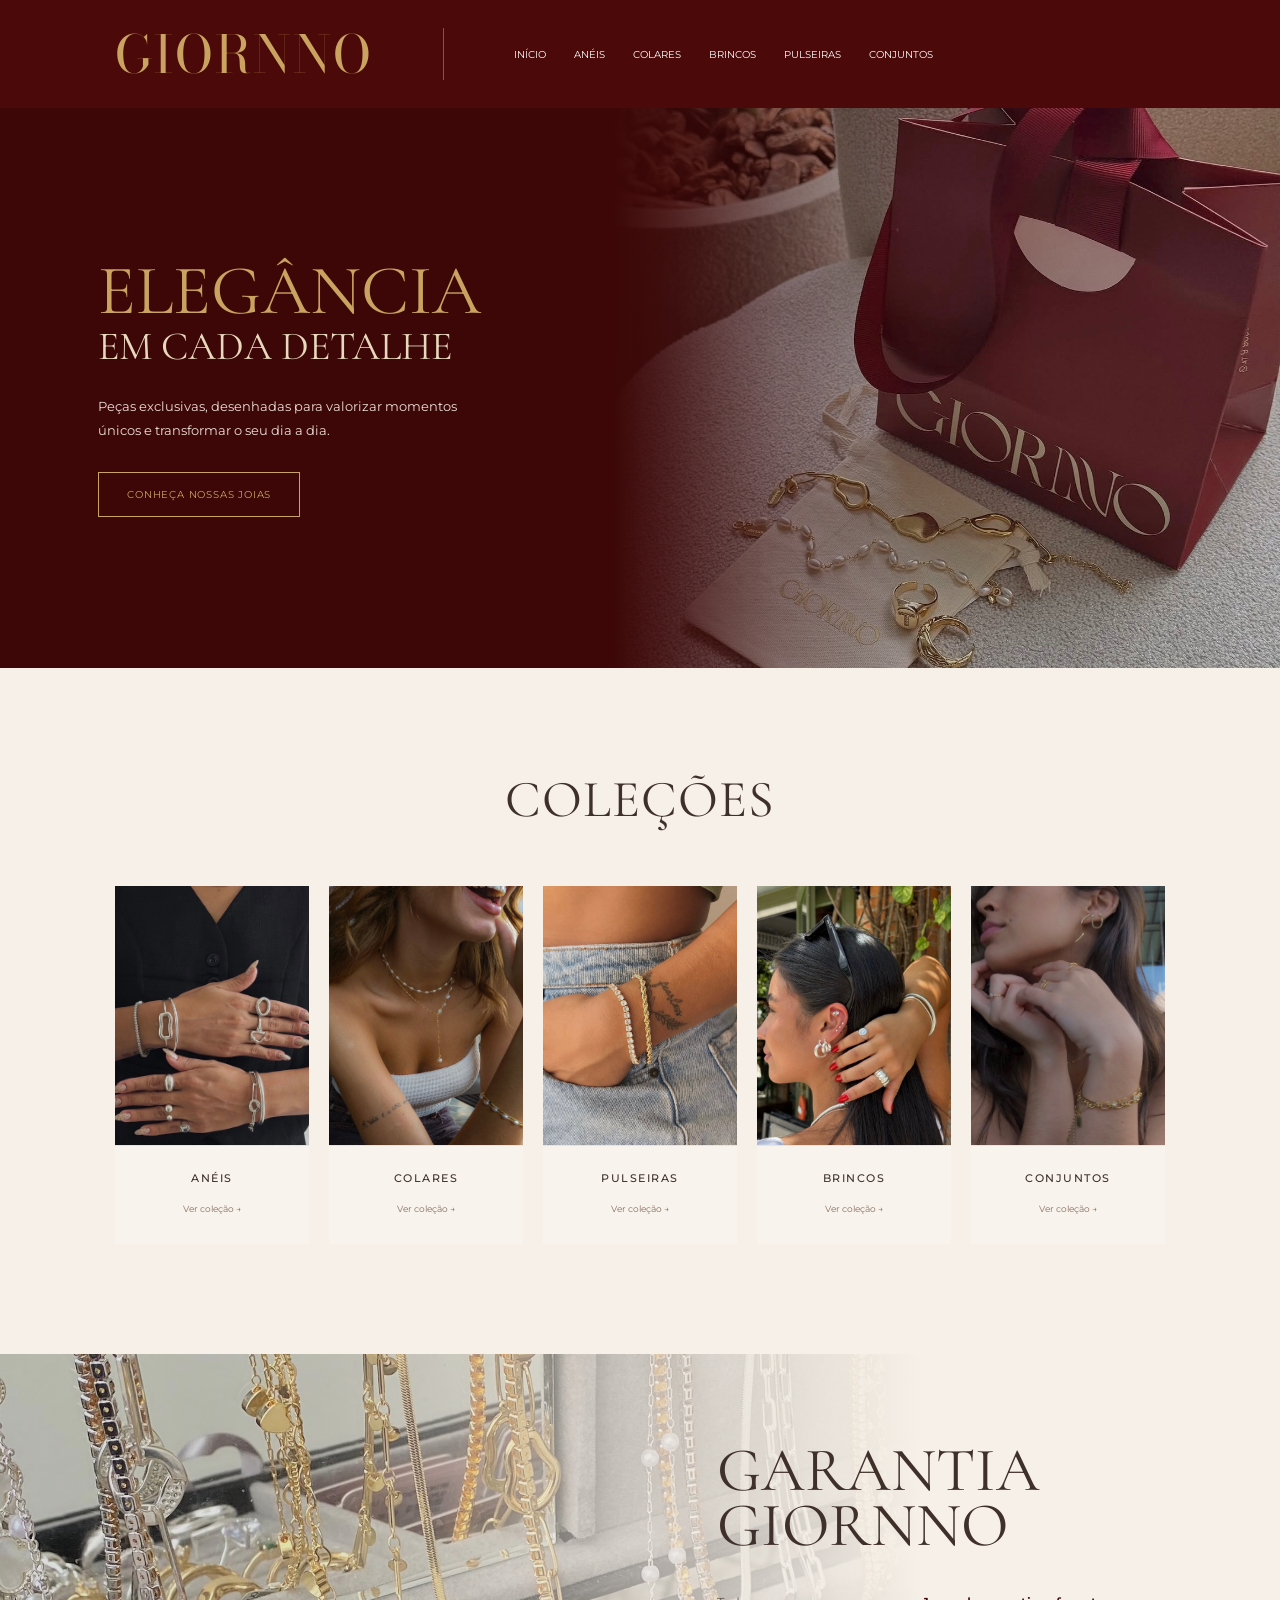
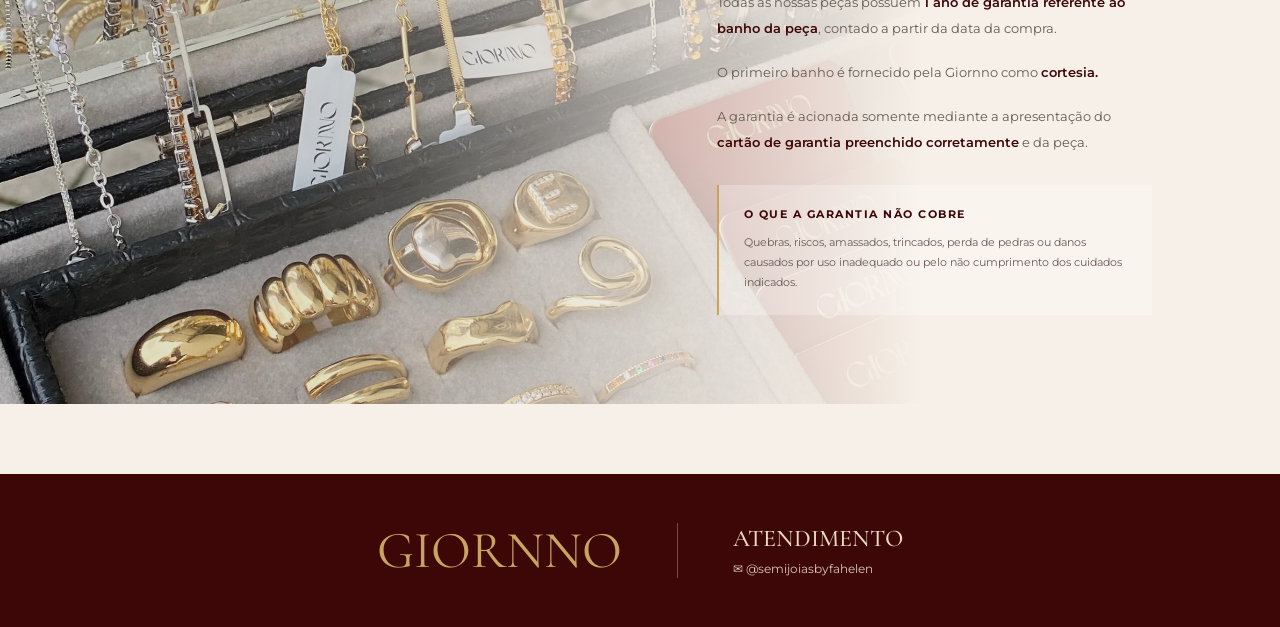
==== commit 39491a06: "Atualizações no projeto" ====
--- a/index.html
+++ b/index.html
@@ -195,7 +195,7 @@
             </p>
 
             <p>
-                O primeiro banho é fornecido pela Giorno como
+                O primeiro banho é fornecido pela Giornno como
                 <strong>cortesia.</strong>
             </p>
 
@@ -267,7 +267,7 @@
                         <h3>CORTESIA</h3>
 
                         <p>
-                            O primeiro banho é fornecido pela Giorno
+                            O primeiro banho é fornecido pela Giornno
                             como <strong>cortesia.</strong>
                         </p>
 
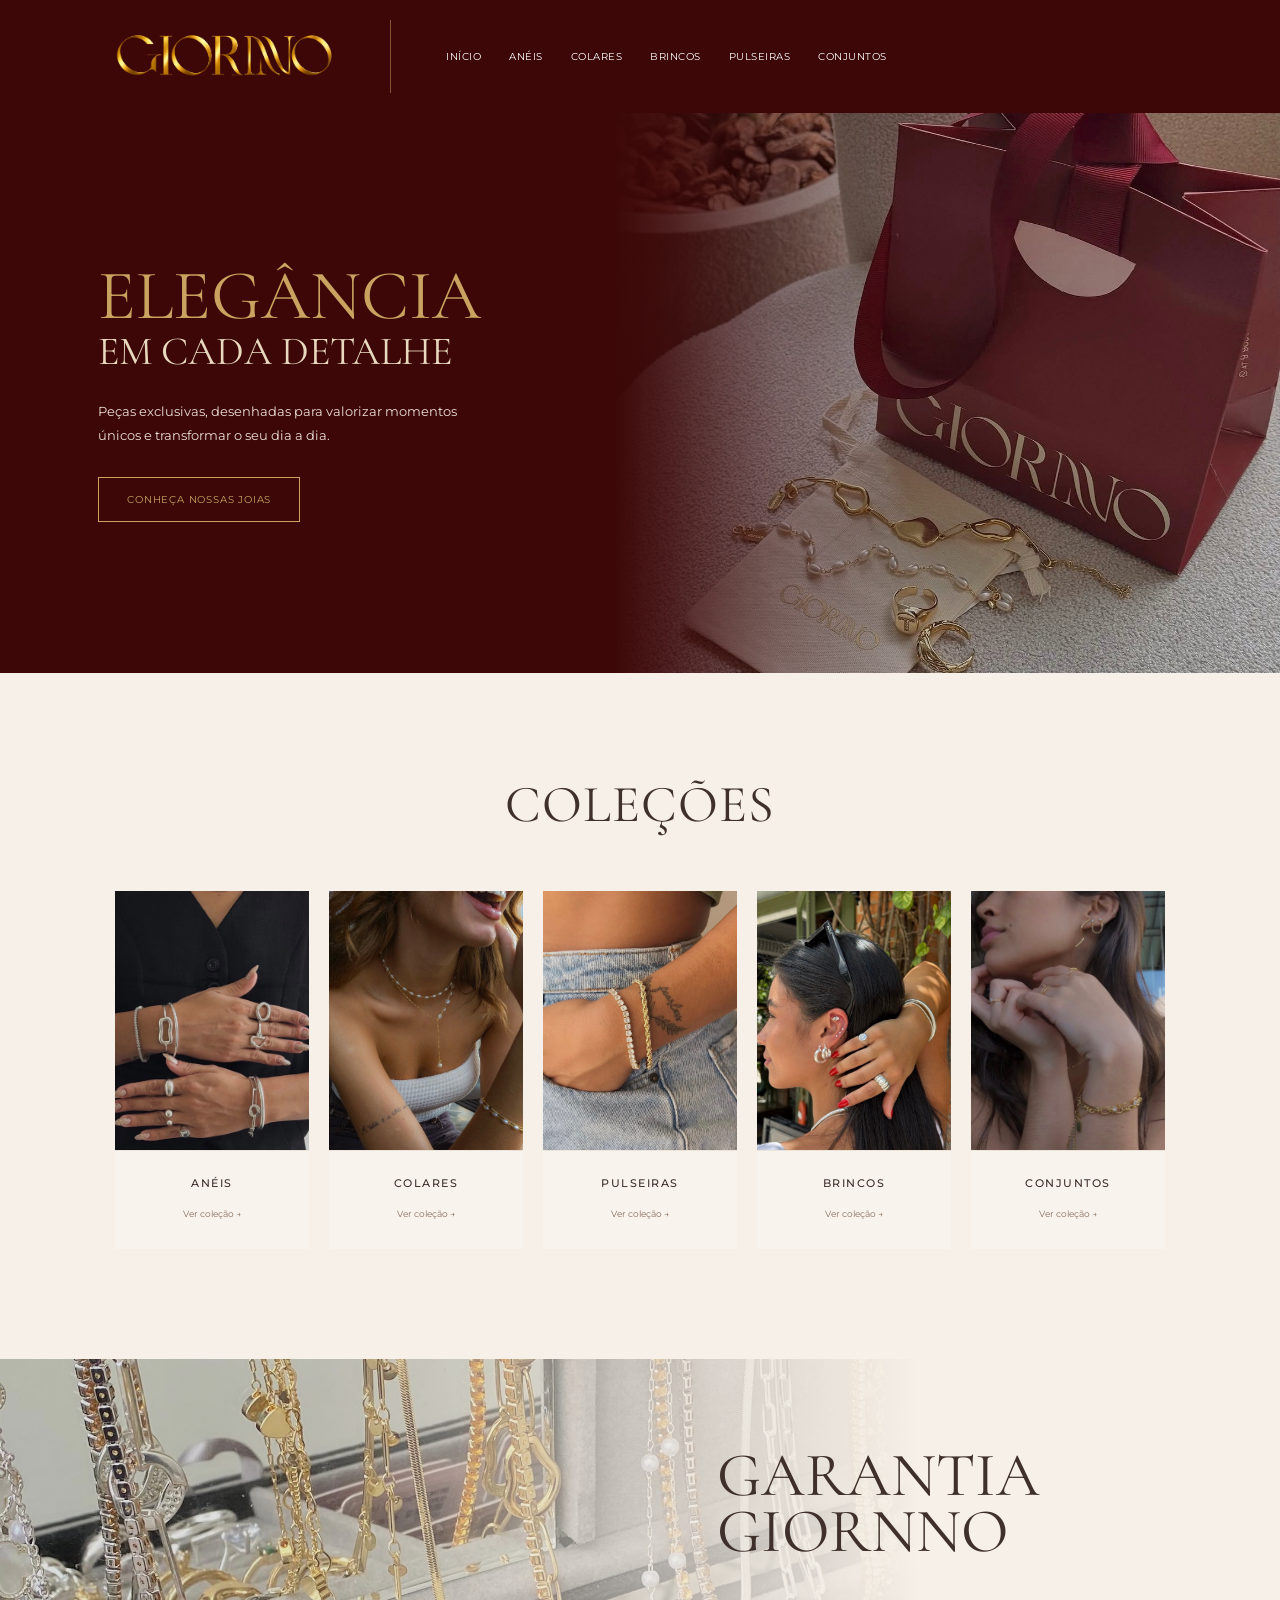
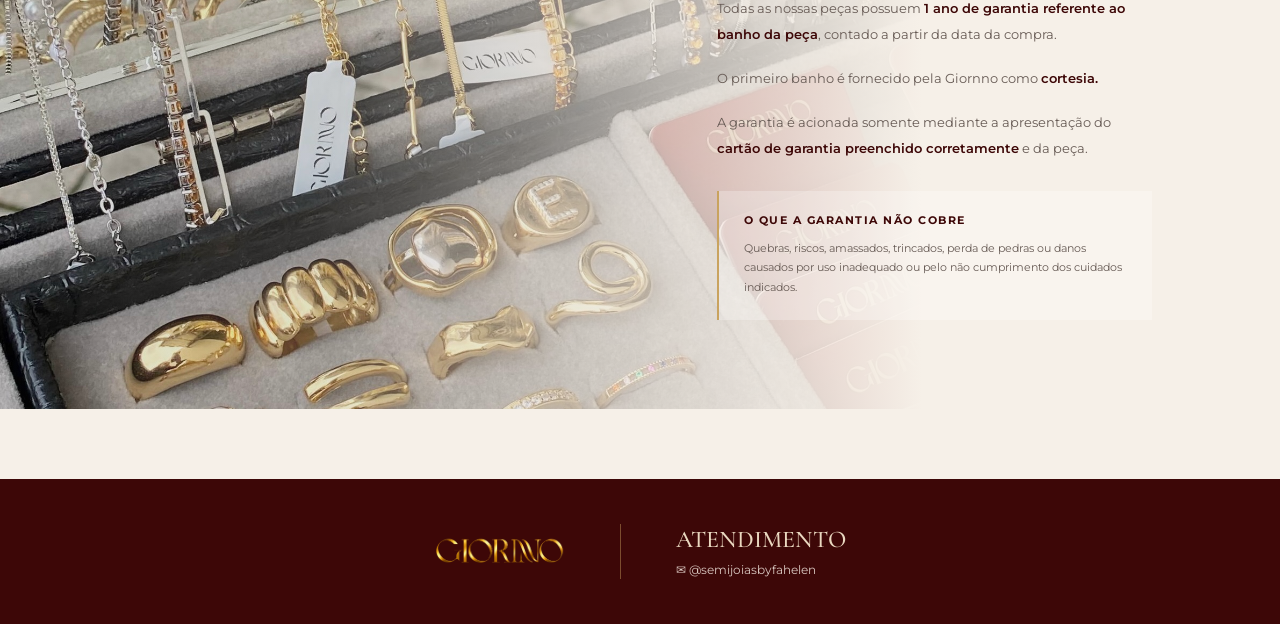
==== commit 69fd6a2e: "Atualiza mensagem do WhatsApp e adiciona emojis" ====
--- a/index.html
+++ b/index.html
@@ -26,22 +26,22 @@
 
     <!-- HEADER -->
 
-    <header>
-
-        <a href="index.html" class="logo">
-            <h1>GIORNNO</h1>
-        </a>
-
-        <nav>
-            <a href="index.html">INÍCIO</a>
-            <a href="produtos/aneis.html">ANÉIS</a>
-            <a href="produtos/colares.html">COLARES</a>
-            <a href="produtos/brincos.html">BRINCOS</a>
-            <a href="produtos/pulseiras.html">PULSEIRAS</a>
-            <a href="produtos/conjuntos.html">CONJUNTOS</a>
-        </nav>
-
-    </header>
+<header>
+
+    <a href="index.html" class="logo">
+        <img src="img/logo1.png" alt="GIORNNO Joias">
+    </a>
+
+    <nav>
+        <a href="index.html">INÍCIO</a>
+        <a href="produtos/aneis.html">ANÉIS</a>
+        <a href="produtos/colares.html">COLARES</a>
+        <a href="produtos/brincos.html">BRINCOS</a>
+        <a href="produtos/pulseiras.html">PULSEIRAS</a>
+        <a href="produtos/conjuntos.html">CONJUNTOS</a>
+    </nav>
+
+</header>
 
 
     <!-- HERO -->
@@ -347,7 +347,7 @@
         <div class="footer-content">
 
             <div class="footer-logo">
-                <h2>GIORNNO</h2>
+                <img src="img/logo1.png" alt="GIORNNO Joias">
             </div>
 
             <div class="footer-divider"></div>
--- a/css/style.css
+++ b/css/style.css
@@ -1,3 +1,7 @@
+/* =========================
+   RESET E CONFIGURAÇÕES
+========================= */
+
 * {
     margin: 0;
     padding: 0;
@@ -35,43 +39,86 @@
     color: inherit;
 }
 
+img {
+    max-width: 100%;
+}
+
 
 /* =========================
    HEADER
 ========================= */
 
 header {
-    background: #4b0909;
+    width: 100%;
+    background: var(--vinho);
+
     display: flex;
     align-items: center;
-    padding: 28px 9%;
-    color: white;
-}
+
+    padding: 20px 9%;
+
+    color: var(--branco);
+}
+
+
+/* LOGO */
 
 .logo {
-    padding-right: 70px;
+    display: flex;
+    align-items: center;
+    justify-content: center;
+
+    padding-right: 55px;
+
     border-right: 1px solid rgba(201, 163, 95, 0.5);
 }
+
+.logo img {
+    display: block;
+
+    width: 220px;
+    max-width: 100%;
+
+    height: auto;
+
+    object-fit: contain;
+}
+
+
+/* CASO AINDA USE TEXTO EM ALGUMA PÁGINA */
 
 .logo h1 {
     font-family: "Bodoni Moda", serif;
+
     font-size: 52px;
     font-weight: 400;
+
     letter-spacing: 2px;
+
     color: var(--dourado);
+
     line-height: 1;
 }
+
+
+/* MENU */
 
 nav {
     display: flex;
     align-items: center;
+
     gap: 28px;
-    margin-left: 70px;
+
+    margin-left: 55px;
 }
 
 nav a {
     font-size: 10px;
-    transition: 0.3s;
+    letter-spacing: 0.5px;
+
+    white-space: nowrap;
+
+    transition: color 0.3s ease;
 }
 
 nav a:hover {
@@ -85,41 +132,56 @@
 
 .hero {
     min-height: 560px;
+
     display: grid;
     grid-template-columns: 48% 52%;
+
     background: var(--vinho);
+
     overflow: hidden;
 }
 
 .hero-content {
     padding: 70px 16%;
+
     display: flex;
     flex-direction: column;
     justify-content: center;
-    color: white;
+
+    color: var(--branco);
 }
 
 .hero-content h2 {
     font-family: "Cormorant Garamond", serif;
+
     font-size: 70px;
     font-weight: 400;
+
     color: var(--dourado);
+
     line-height: 0.9;
 }
 
 .hero-content h3 {
     font-family: "Cormorant Garamond", serif;
+
     font-size: 40px;
     font-weight: 400;
+
     color: #e8d8be;
+
     margin-bottom: 25px;
 }
 
 .hero-content p {
     font-size: 13px;
+
     line-height: 1.8;
+
     max-width: 360px;
+
     margin-bottom: 30px;
+
     color: #eaded5;
 }
 
@@ -149,12 +211,19 @@
 
 .btn {
     width: fit-content;
+
     padding: 15px 28px;
+
     border: 1px solid var(--dourado);
+
     color: var(--dourado);
+
     font-size: 10px;
     letter-spacing: 0.8px;
-    transition: 0.3s;
+
+    transition:
+        background 0.3s ease,
+        color 0.3s ease;
 }
 
 .btn:hover {
@@ -169,12 +238,14 @@
 
 .collections {
     padding: 100px 9% 110px;
+
     background: var(--creme);
 }
 
 .section-header {
     display: flex;
     justify-content: center;
+
     margin-bottom: 55px;
 }
 
@@ -184,20 +255,26 @@
 
 .section-title h2 {
     font-family: "Cormorant Garamond", serif;
+
     font-size: 52px;
     font-weight: 400;
+
     letter-spacing: 1px;
 }
 
 
-/* GRID */
+/* GRID DE COLEÇÕES */
 
 .collection-grid {
     display: grid;
+
     grid-template-columns: repeat(5, minmax(0, 1fr));
+
     gap: 20px;
+
     width: 100%;
     max-width: 1800px;
+
     margin: 0 auto;
 }
 
@@ -206,8 +283,11 @@
 
 .collection-card {
     display: block;
+
     min-width: 0;
+
     overflow: hidden;
+
     background: #f8f3ed;
 
     transition:
@@ -215,21 +295,27 @@
         box-shadow 0.3s ease;
 }
 
-
-/* CONTAINER DA IMAGEM */
+.collection-card:hover {
+    transform: translateY(-5px);
+
+    box-shadow: 0 15px 40px rgba(60, 40, 30, 0.10);
+}
+
+
+/* IMAGEM */
 
 .collection-image {
     width: 100%;
+
     aspect-ratio: 3 / 4;
+
     overflow: hidden;
 }
-
-
-/* IMAGEM */
 
 .collection-image img {
     width: 100%;
     height: 100%;
+
     display: block;
 
     object-fit: cover;
@@ -238,105 +324,133 @@
     transition: transform 0.6s ease;
 }
 
-
-/* HOVER */
-
-.collection-card:hover {
-    transform: translateY(-5px);
-    box-shadow: 0 15px 40px rgba(60, 40, 30, 0.10);
-}
-
 .collection-card:hover .collection-image img {
     transform: scale(1.03);
 }
 
 
-/* TEXTO */
+/* INFORMAÇÕES */
 
 .collection-info {
     background: #f8f3ed;
+
     text-align: center;
+
     padding: 25px 15px 28px;
+
     border-top: 1px solid rgba(139, 100, 70, 0.12);
 }
 
 .collection-info h3 {
     font-size: 11px;
     font-weight: 500;
+
     letter-spacing: 1.5px;
+
     margin-bottom: 12px;
 }
 
 .collection-info span {
     font-size: 9px;
+
     color: #8b7060;
 }
 
 
 /* =========================
-   PÁGINAS DE PRODUTO (CATÁLOGO)
-   usado em aneis.html, colares.html,
-   brincos.html, pulseiras.html, conjuntos.html
+   CATÁLOGO DE PRODUTOS
 ========================= */
 
 .catalog-header {
     padding: 90px 9% 55px;
+
     text-align: center;
+
     background: var(--creme);
 }
 
 .catalog-header p {
     font-size: 11px;
+
     letter-spacing: 3px;
+
     text-transform: uppercase;
+
     color: var(--vinho);
+
     margin-bottom: 10px;
 }
 
 .catalog-header h2 {
     font-family: "Cormorant Garamond", serif;
+
     font-size: 56px;
     font-weight: 400;
+
     letter-spacing: 2px;
+
     color: var(--texto);
+
     line-height: 1;
 }
 
 .catalog-header span {
     display: block;
+
     width: 60px;
     height: 2px;
+
     background: var(--dourado);
+
     margin: 24px auto 0;
 }
 
 .catalog-description {
     max-width: 480px;
+
     margin: 22px auto 0;
+
     font-size: 13px;
     line-height: 1.9;
+
     color: #675b55;
 }
+
+
+/* GRID DE PRODUTOS */
 
 .catalog {
     padding: 0 9% 110px;
+
     background: var(--creme);
 }
 
 .product-grid {
     display: grid;
+
     grid-template-columns: repeat(4, minmax(0, 1fr));
+
     gap: 25px;
+
     width: 100%;
     max-width: 1800px;
+
     margin: 0 auto;
 }
+
+
+/* CARD DO PRODUTO */
 
 .product-card {
     display: block;
+
     min-width: 0;
+
     overflow: hidden;
+
     background: #f8f3ed;
+
+    cursor: pointer;
 
     transition:
         transform 0.3s ease,
@@ -345,18 +459,25 @@
 
 .product-card:hover {
     transform: translateY(-5px);
+
     box-shadow: 0 15px 40px rgba(60, 40, 30, 0.10);
 }
+
+
+/* IMAGEM */
 
 .product-image {
     width: 100%;
+
     aspect-ratio: 3 / 4;
+
     overflow: hidden;
 }
 
 .product-image img {
     width: 100%;
     height: 100%;
+
     display: block;
 
     object-fit: cover;
@@ -369,33 +490,49 @@
     transform: scale(1.03);
 }
 
+
+/* INFORMAÇÕES */
+
 .product-details {
     background: #f8f3ed;
+
     text-align: center;
+
     padding: 20px 12px 24px;
+
     border-top: 1px solid rgba(139, 100, 70, 0.12);
 }
 
 .product-details h3 {
     font-family: "Cormorant Garamond", serif;
+
     font-size: 17px;
     font-weight: 500;
+
     color: var(--texto);
+
     margin-bottom: 8px;
+
     letter-spacing: 0.5px;
 }
 
 .product-code {
     font-size: 10px;
+
     letter-spacing: 1px;
+
     color: #8b7060;
+
     margin-bottom: 8px;
 }
 
 .price {
     font-size: 13px;
+
     font-weight: 600;
+
     letter-spacing: 0.5px;
+
     color: var(--vinho);
 }
 
@@ -432,49 +569,71 @@
 
 .about-desktop .about-content {
     width: 50%;
+
     margin-left: auto;
+
     padding: 80px 10% 80px 6%;
 }
 
 .about-desktop h2 {
     font-family: "Cormorant Garamond", serif;
+
     font-size: 62px;
     font-weight: 400;
+
     line-height: 0.9;
+
     color: var(--texto);
+
     margin-bottom: 35px;
 }
 
 .about-desktop p {
     max-width: 500px;
+
     font-size: 13px;
+
     line-height: 2;
+
     color: #675b55;
+
     margin-bottom: 18px;
 }
 
 .about-desktop strong {
     color: var(--vinho);
+
     font-weight: 600;
 }
+
+
+/* AVISO */
 
 .warranty-warning {
     margin-top: 30px;
+
     padding: 22px 25px;
+
     border-left: 2px solid var(--dourado);
+
     background: rgba(255, 255, 255, 0.25);
 }
 
 .warranty-warning h4 {
     font-size: 11px;
+
     letter-spacing: 1.5px;
+
     color: var(--vinho);
+
     margin-bottom: 12px;
 }
 
 .warranty-warning p {
     margin-bottom: 0;
+
     font-size: 11px;
+
     line-height: 1.8;
 }
 
@@ -494,12 +653,15 @@
 
 footer {
     background: var(--vinho);
-    color: white;
+
+    color: var(--branco);
+
     padding: 45px 10%;
 }
 
 .footer-content {
     max-width: 1000px;
+
     margin: 0 auto;
 
     display: flex;
@@ -509,35 +671,287 @@
     gap: 55px;
 }
 
-.footer-logo h2 {
-    font-family: "Cormorant Garamond", serif;
-    color: var(--dourado);
-    font-size: 52px;
-    font-weight: 400;
+.footer-logo {
+    display: flex;
+    align-items: center;
+}
+
+.footer-logo img {
+    display: block;
+    width: 130px;
+    height: auto;
+    max-width: 100%;
 }
 
 .footer-divider {
     width: 1px;
     height: 55px;
+
     background: rgba(201, 163, 95, 0.45);
 }
 
 .contact {
     display: flex;
     flex-direction: column;
+
     gap: 8px;
 }
 
 .contact h3 {
     font-family: "Cormorant Garamond", serif;
+
     color: #ead8c0;
+
     font-size: 24px;
+
     font-weight: 500;
 }
 
 .contact p {
     color: #d9c7c0;
+
     font-size: 12px;
+}
+
+
+/* =========================
+   MODAL DE PRODUTO
+========================= */
+
+.product-modal {
+    position: fixed;
+
+    inset: 0;
+
+    display: flex;
+    align-items: center;
+    justify-content: center;
+
+    padding: 30px;
+
+    opacity: 0;
+    visibility: hidden;
+
+    transition:
+        opacity 0.35s ease,
+        visibility 0.35s ease;
+
+    z-index: 1000;
+}
+
+.product-modal.active {
+    opacity: 1;
+    visibility: visible;
+}
+
+
+/* FUNDO */
+
+.modal-overlay {
+    position: absolute;
+
+    inset: 0;
+
+    background: rgba(35, 10, 10, 0.72);
+
+    backdrop-filter: blur(4px);
+}
+
+
+/* CONTEÚDO */
+
+.modal-content {
+    position: relative;
+
+    z-index: 2;
+
+    width: min(900px, 100%);
+
+    display: grid;
+
+    grid-template-columns: 1fr 1fr;
+
+    background: var(--creme);
+
+    box-shadow: 0 30px 80px rgba(0, 0, 0, 0.35);
+
+    transform: translateY(25px);
+
+    transition: transform 0.4s ease;
+}
+
+.product-modal.active .modal-content {
+    transform: translateY(0);
+}
+
+
+/* IMAGEM DO MODAL */
+
+.modal-image {
+    min-height: 520px;
+
+    overflow: hidden;
+}
+
+.modal-image img {
+    width: 100%;
+    height: 100%;
+
+    display: block;
+
+    object-fit: cover;
+}
+
+
+/* INFORMAÇÕES */
+
+.modal-info {
+    display: flex;
+    flex-direction: column;
+    justify-content: center;
+
+    padding: 60px 55px;
+
+    text-align: center;
+}
+
+.modal-category {
+    font-size: 9px;
+
+    letter-spacing: 3px;
+
+    color: var(--vinho);
+
+    margin-bottom: 15px;
+}
+
+.modal-info h2 {
+    font-family: "Cormorant Garamond", serif;
+
+    font-size: 48px;
+
+    font-weight: 400;
+
+    letter-spacing: 2px;
+
+    color: var(--texto);
+
+    margin-bottom: 18px;
+}
+
+.modal-ref {
+    font-size: 10px;
+
+    letter-spacing: 1.5px;
+
+    color: #8b7060;
+
+    margin-bottom: 12px;
+}
+
+.modal-price {
+    font-size: 16px;
+
+    font-weight: 600;
+
+    color: var(--vinho);
+}
+
+
+/* DIVISÓRIA */
+
+.modal-divider {
+    width: 55px;
+    height: 1px;
+
+    background: var(--dourado);
+
+    margin: 30px auto;
+}
+
+
+/* DESCRIÇÃO */
+
+.modal-description {
+    max-width: 280px;
+
+    margin: 0 auto 35px;
+
+    font-size: 12px;
+
+    line-height: 1.8;
+
+    color: #675b55;
+}
+
+
+/* BOTÃO */
+
+.interest-button {
+    align-self: center;
+
+    padding: 16px 28px;
+
+    background: transparent;
+
+    border: 1px solid var(--dourado);
+
+    color: var(--vinho);
+
+    font-family: "Montserrat", sans-serif;
+
+    font-size: 10px;
+
+    font-weight: 500;
+
+    letter-spacing: 1.5px;
+
+    cursor: pointer;
+
+    transition: 0.3s ease;
+}
+
+.interest-button:hover {
+    background: var(--vinho);
+
+    border-color: var(--vinho);
+
+    color: var(--dourado);
+}
+
+
+/* FECHAR MODAL */
+
+.modal-close {
+    position: absolute;
+
+    top: 15px;
+    right: 18px;
+
+    z-index: 5;
+
+    width: 38px;
+    height: 38px;
+
+    border: none;
+
+    background: transparent;
+
+    color: var(--vinho);
+
+    font-size: 30px;
+
+    font-weight: 300;
+
+    cursor: pointer;
+
+    transition: 0.3s ease;
+}
+
+.modal-close:hover {
+    color: var(--dourado);
+
+    transform: rotate(90deg);
 }
 
 
@@ -547,21 +961,47 @@
 
 @media (max-width: 1024px) {
 
+    /* HEADER */
+
     header {
-        padding: 22px 5%;
+        padding: 18px 5%;
     }
 
     .logo {
-        padding-right: 35px;
+        padding-right: 30px;
+    }
+
+    .logo img {
+        width: 180px;
     }
 
     nav {
-        margin-left: 35px;
-        gap: 18px;
-    }
-
-
-    /* COLEÇÕES - 3 COLUNAS */
+        margin-left: 30px;
+
+        gap: 16px;
+    }
+
+    nav a {
+        font-size: 9px;
+    }
+
+
+    /* HERO */
+
+    .hero-content {
+        padding: 60px 10%;
+    }
+
+    .hero-content h2 {
+        font-size: 60px;
+    }
+
+    .hero-content h3 {
+        font-size: 35px;
+    }
+
+
+    /* COLEÇÕES */
 
     .collections {
         padding: 80px 6%;
@@ -569,15 +1009,12 @@
 
     .collection-grid {
         grid-template-columns: repeat(3, minmax(0, 1fr));
+
         gap: 18px;
     }
 
-    .collection-image {
-        aspect-ratio: 3 / 4;
-    }
-
-
-    /* CATÁLOGO DE PRODUTOS - 3 COLUNAS */
+
+    /* CATÁLOGO */
 
     .catalog-header {
         padding: 70px 6% 40px;
@@ -593,9 +1030,12 @@
 
     .product-grid {
         grid-template-columns: repeat(3, minmax(0, 1fr));
+
         gap: 18px;
     }
 
+
+    /* GARANTIA */
 
     .about-desktop .about-content {
         width: 55%;
@@ -617,29 +1057,44 @@
 
     header {
         flex-direction: column;
-        padding: 25px 5%;
+
+        padding: 22px 5%;
+
         gap: 20px;
     }
 
     .logo {
         padding-right: 0;
+
         border-right: none;
+    }
+
+    .logo img {
+        width: 200px;
     }
 
     nav {
         margin-left: 0;
+
         flex-wrap: wrap;
+
         justify-content: center;
-        gap: 15px 20px;
-    }
-
-
-    /* HERO MOBILE */
+
+        gap: 14px 20px;
+    }
+
+    nav a {
+        font-size: 9px;
+    }
+
+
+    /* HERO */
 
     .hero {
         position: relative;
 
         display: flex;
+
         align-items: center;
         justify-content: center;
 
@@ -665,6 +1120,7 @@
 
     .hero-content {
         width: 100%;
+
         min-height: 620px;
 
         padding: 70px 10%;
@@ -684,18 +1140,22 @@
 
     .hero-content h3 {
         font-size: 32px;
+
         margin-bottom: 30px;
     }
 
     .hero-content p {
         max-width: 320px;
+
         font-size: 12px;
+
         line-height: 1.9;
+
         margin-bottom: 32px;
     }
 
 
-    /* COLEÇÕES - 2 COLUNAS */
+    /* COLEÇÕES */
 
     .collections {
         padding: 70px 8%;
@@ -707,11 +1167,8 @@
 
     .collection-grid {
         grid-template-columns: repeat(2, minmax(0, 1fr));
+
         gap: 15px;
-    }
-
-    .collection-image {
-        aspect-ratio: 3 / 4;
     }
 
     .collection-info {
@@ -720,6 +1177,7 @@
 
     .collection-info h3 {
         font-size: 10px;
+
         letter-spacing: 1px;
     }
 
@@ -728,7 +1186,7 @@
     }
 
 
-    /* CATÁLOGO DE PRODUTOS - 2 COLUNAS */
+    /* CATÁLOGO */
 
     .catalog-header {
         padding: 60px 8% 35px;
@@ -747,8 +1205,9 @@
     }
 
     .catalog-description {
+        max-width: 300px;
+
         font-size: 12px;
-        max-width: 300px;
     }
 
     .catalog {
@@ -757,6 +1216,7 @@
 
     .product-grid {
         grid-template-columns: repeat(2, minmax(0, 1fr));
+
         gap: 15px;
     }
 
@@ -787,9 +1247,9 @@
     /* GARANTIA MOBILE */
 
     .warranty-mobile {
+        position: relative;
+
         display: flex;
-
-        position: relative;
 
         min-height: 680px;
 
@@ -808,6 +1268,7 @@
 
     .mobile-warranty-overlay {
         position: absolute;
+
         inset: 0;
 
         background:
@@ -822,12 +1283,15 @@
 
     .mobile-warranty-content {
         position: relative;
+
         z-index: 2;
 
         width: 100%;
+
         padding: 55px 9%;
 
-        color: white;
+        color: var(--branco);
+
         text-align: center;
     }
 
@@ -838,17 +1302,21 @@
     .mobile-warranty-title h2,
     .mobile-warranty-title h3 {
         font-family: "Cormorant Garamond", serif;
+
         font-weight: 400;
+
         line-height: 0.9;
     }
 
     .mobile-warranty-title h2 {
         font-size: 55px;
+
         color: var(--dourado);
     }
 
     .mobile-warranty-title h3 {
         font-size: 45px;
+
         color: #f1dfc7;
     }
 
@@ -857,17 +1325,21 @@
 
     .carousel {
         width: 100%;
+
         overflow: hidden;
     }
 
     .carousel-track {
         display: flex;
+
         width: 400%;
+
         transition: transform 0.5s ease;
     }
 
     .carousel-slide {
         width: 25%;
+
         flex-shrink: 0;
 
         min-height: 270px;
@@ -885,9 +1357,11 @@
         font-family: "Cormorant Garamond", serif;
 
         font-size: 20px;
+
         color: var(--dourado);
 
         letter-spacing: 3px;
+
         margin-bottom: 18px;
     }
 
@@ -895,6 +1369,7 @@
         font-size: 11px;
 
         font-weight: 500;
+
         letter-spacing: 2px;
 
         color: var(--dourado);
@@ -906,6 +1381,7 @@
         max-width: 310px;
 
         font-size: 13px;
+
         line-height: 2;
 
         color: #f3e7df;
@@ -913,6 +1389,7 @@
 
     .carousel-slide strong {
         color: var(--dourado-claro);
+
         font-weight: 600;
     }
 
@@ -930,16 +1407,19 @@
         justify-content: center;
 
         gap: 20px;
+
         margin-top: 20px;
     }
 
     .carousel-btn {
         background: transparent;
+
         border: none;
 
         color: var(--dourado);
 
         font-size: 24px;
+
         cursor: pointer;
 
         padding: 8px;
@@ -947,6 +1427,7 @@
 
     .carousel-dots {
         display: flex;
+
         gap: 10px;
     }
 
@@ -961,6 +1442,7 @@
         background: transparent;
 
         padding: 0;
+
         cursor: pointer;
 
         transition: 0.3s;
@@ -968,7 +1450,39 @@
 
     .dot.active {
         background: var(--dourado);
+
         transform: scale(1.3);
+    }
+
+
+    /* MODAL */
+
+    .product-modal {
+        padding: 15px;
+    }
+
+    .modal-content {
+        grid-template-columns: 1fr;
+
+        max-width: 430px;
+
+        max-height: 90vh;
+
+        overflow-y: auto;
+    }
+
+    .modal-image {
+        min-height: 350px;
+
+        max-height: 45vh;
+    }
+
+    .modal-info {
+        padding: 40px 30px;
+    }
+
+    .modal-info h2 {
+        font-size: 38px;
     }
 
 
@@ -976,7 +1490,9 @@
 
     .footer-content {
         flex-direction: column;
+
         gap: 25px;
+
         text-align: center;
     }
 
@@ -993,6 +1509,16 @@
 
 @media (max-width: 480px) {
 
+    /* HEADER */
+
+    header {
+        padding: 20px 5%;
+    }
+
+    .logo img {
+        width: 180px;
+    }
+
     nav {
         gap: 12px 15px;
     }
@@ -1010,6 +1536,7 @@
 
     .hero-content {
         min-height: 590px;
+
         padding: 60px 8%;
     }
 
@@ -1023,11 +1550,12 @@
 
     .hero-content p {
         max-width: 290px;
+
         font-size: 11px;
     }
 
 
-    /* COLEÇÕES - 1 COLUNA */
+    /* COLEÇÕES */
 
     .collections {
         padding: 60px 7%;
@@ -1039,6 +1567,7 @@
 
     .collection-grid {
         grid-template-columns: 1fr;
+
         gap: 22px;
     }
 
@@ -1046,20 +1575,16 @@
         width: 100%;
     }
 
-
-    /*
-       IMAGEM SEM ALTURA FIXA.
-       O CONTAINER CONTROLA A PROPORÇÃO.
-    */
-
     .collection-image {
         width: 100%;
+
         aspect-ratio: 3 / 4;
     }
 
     .collection-image img {
         width: 100%;
         height: 100%;
+
         object-fit: cover;
     }
 
@@ -1076,7 +1601,7 @@
     }
 
 
-    /* CATÁLOGO DE PRODUTOS - 1 COLUNA */
+    /* CATÁLOGO */
 
     .catalog-header {
         padding: 50px 7% 30px;
@@ -1092,6 +1617,7 @@
 
     .product-grid {
         grid-template-columns: 1fr;
+
         gap: 22px;
     }
 
@@ -1101,6 +1627,7 @@
 
     .product-image {
         width: 100%;
+
         aspect-ratio: 3 / 4;
     }
 
@@ -1145,6 +1672,7 @@
 
     .carousel-slide {
         min-height: 250px;
+
         padding: 10px 15px;
     }
 
@@ -1155,4 +1683,29 @@
     .carousel-slide p {
         font-size: 12px;
     }
+
+
+    /* MODAL */
+
+    .modal-image {
+        min-height: 300px;
+    }
+
+    .modal-info {
+        padding: 35px 20px;
+    }
+
+    .modal-info h2 {
+        font-size: 34px;
+    }
+
+    .modal-description {
+        font-size: 11px;
+    }
+
+    .interest-button {
+        font-size: 9px;
+
+        padding: 14px 20px;
+    }
 }
